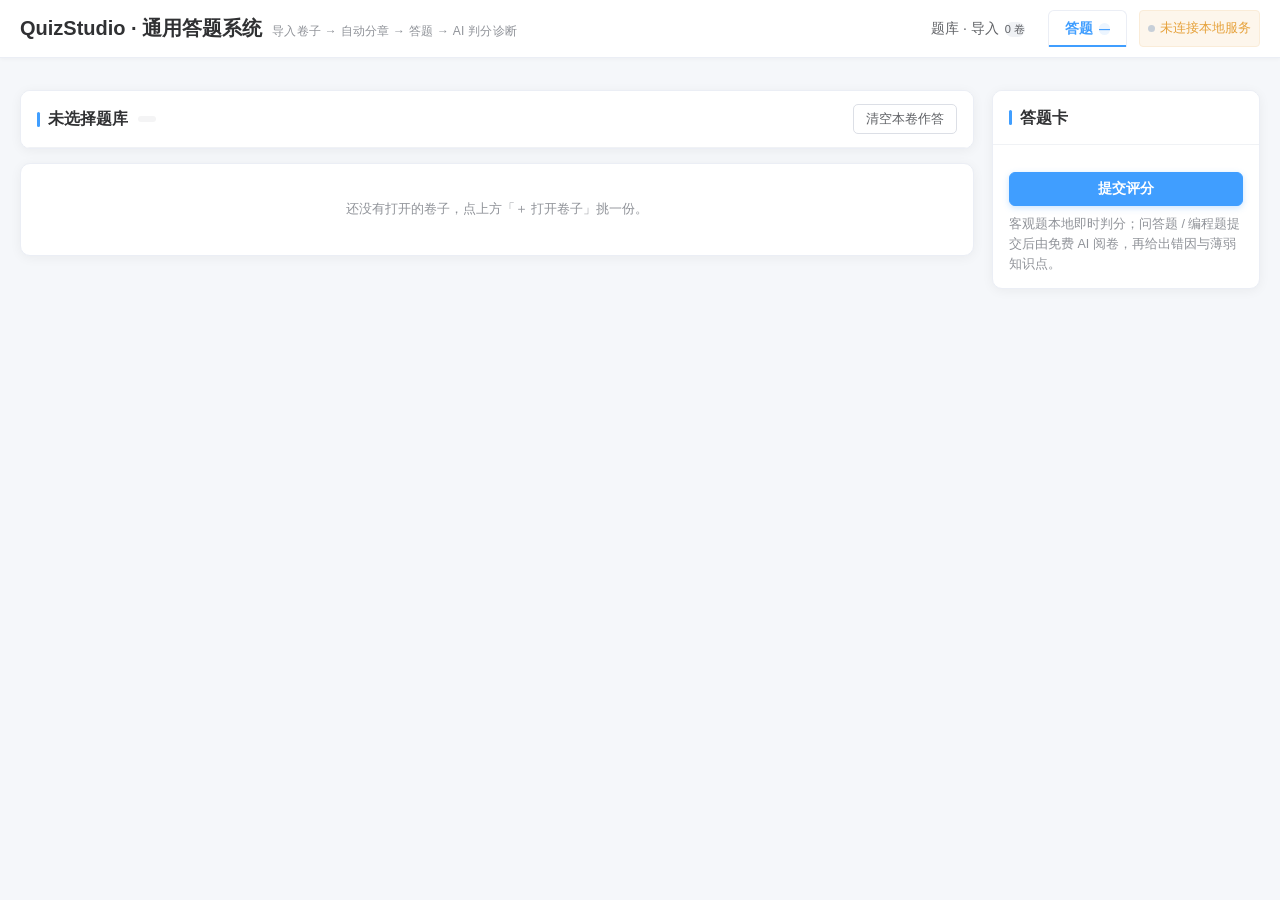
==== 程序/index.html @ 026ee9ea "chore(v1.3.0): 运行时文件收进 程序/，根目录只留启动入口与发布物；脚本路径适配" ====
<!DOCTYPE html>
<html lang="zh-CN">
<head>
<meta charset="UTF-8">
<meta name="viewport" content="width=device-width, initial-scale=1.0">
<title>QuizStudio · 通用答题系统</title>
<style>
:root{
  --bg:#f4f6f8; --panel:#ffffff; --panel-2:#fafbfc;
  --line:#e3e7ec; --line-2:#eef1f5;
  --tx:#1b2430; --tx-2:#5b6673; --tx-3:#8d99a6;
  --brand:#1f5fa8; --brand-2:#2a74c9; --brand-soft:#eaf2fb;
  --warn:#b45309; --warn-soft:#fef6e7;
  --ok:#14785a; --ok-soft:#e8f5f0;
  --danger:#b52a2a; --danger-soft:#fdeeee;
  --shadow:0 1px 2px rgba(21,38,56,.04),0 4px 14px rgba(21,38,56,.06);
  --r:10px;
}
*{box-sizing:border-box;margin:0;padding:0}
body{font-family:-apple-system,BlinkMacSystemFont,"Segoe UI","PingFang SC","Microsoft YaHei",sans-serif;
  background:var(--bg);color:var(--tx);font-size:14px;line-height:1.65;-webkit-font-smoothing:antialiased}
button{font-family:inherit;font-size:inherit;cursor:pointer;border:none;background:none;color:inherit}
input,textarea,select{font-family:inherit;font-size:inherit;color:inherit}
.hide{display:none!important}
code{background:#eef2f7;padding:1px 5px;border-radius:4px;font-size:12.5px;color:#274b73}

/* ---------- 顶栏 ---------- */
.top{position:sticky;top:0;z-index:40;background:var(--panel);border-bottom:1px solid var(--line);
  box-shadow:0 1px 3px rgba(21,38,56,.04)}
.top-in{display:flex;align-items:center;gap:18px;padding:10px 20px;max-width:1500px;margin:0 auto;flex-wrap:wrap}
.brand{display:flex;align-items:baseline;gap:10px;min-width:0}
.brand h1{font-size:16px;font-weight:600;letter-spacing:.2px;white-space:nowrap}
.brand .sub{font-size:12px;color:var(--tx-3);white-space:nowrap}
.tabs{display:flex;gap:6px;margin-left:auto;flex-wrap:wrap}
.tb{padding:6px 13px;border-radius:8px;color:var(--tx-2);font-size:13px;border:1px solid transparent;
  display:inline-flex;align-items:center;gap:6px;transition:.15s}
.tb i{font-style:normal;font-size:11px;color:var(--tx-3)}
.tb:hover{background:var(--panel-2);color:var(--tx)}
.tb.on{background:var(--brand-soft);color:var(--brand);border-color:#d3e5f8;font-weight:600}
.tb.on i{color:var(--brand-2)}
/* ---------- 答题页：卷子标签栏 ---------- */
.qtabs{display:flex;gap:7px;flex-wrap:wrap;align-items:center;margin-bottom:12px}
.qt{display:inline-flex;align-items:center;gap:7px;padding:7px 12px;border-radius:9px;font-size:13px;
  border:1px solid var(--line);background:var(--panel);color:var(--tx-2);cursor:pointer;transition:.15s;
  max-width:280px;white-space:nowrap;overflow:hidden}
.qt:hover{border-color:#cfdae6;color:var(--tx)}
.qt.on{background:var(--brand-soft);border-color:#d3e5f8;color:var(--brand);font-weight:600}
.qt em{font-style:normal;font-size:11px;color:var(--tx-3);font-variant-numeric:tabular-nums}
.qt.on em{color:var(--brand-2)}
.qt .x{font-style:normal;width:15px;height:15px;line-height:14px;text-align:center;border-radius:50%;
  color:var(--tx-3);font-size:12px;flex:none}
.qt .x:hover{background:rgba(181,42,42,.12);color:var(--danger)}
.qopen{padding:7px 11px;border:1px dashed #cfdae6;border-radius:9px;background:transparent;
  font-size:12.5px;color:var(--tx-3);cursor:pointer;font-family:inherit;max-width:210px}
.qopen:hover{border-color:var(--brand-2);color:var(--brand)}
.dot{display:inline-block;width:7px;height:7px;border-radius:50%;background:#c7cfd8;margin-right:5px}
.dot.on{background:#1aa06d}

/* ---------- 布局 ---------- */
.wrap{max-width:1500px;margin:0 auto;padding:20px}
.grid2{display:grid;grid-template-columns:minmax(0,1fr) 420px;gap:18px;align-items:start}
@media(max-width:1080px){.grid2{grid-template-columns:1fr}}
.card{background:var(--panel);border:1px solid var(--line);border-radius:var(--r);box-shadow:var(--shadow)}
.card-hd{padding:13px 16px;border-bottom:1px solid var(--line-2);display:flex;align-items:center;gap:10px;flex-wrap:wrap}
.card-hd h2{font-size:14.5px;font-weight:600}
.card-bd{padding:16px}
.muted{color:var(--tx-3);font-size:12.5px}

/* ---------- 表单 ---------- */
.btn{display:inline-flex;align-items:center;gap:6px;padding:7px 14px;border-radius:8px;
  border:1px solid var(--line);background:var(--panel);color:var(--tx-2);font-size:13px;transition:.15s}
.btn:hover{border-color:#cfd8e3;color:var(--tx);background:var(--panel-2)}
.btn.primary{background:var(--brand);border-color:var(--brand);color:#fff;font-weight:600}
.btn.primary:hover{background:var(--brand-2)}
.btn.ghost{background:transparent}
.btn.on{border-color:#cfe3f8;background:var(--brand-soft);color:var(--brand);font-weight:600}
.btn.sm{padding:4px 10px;font-size:12px}
.btn[disabled]{opacity:.5;cursor:not-allowed}
textarea,input[type=text]{width:100%;border:1px solid var(--line);border-radius:8px;padding:9px 11px;
  background:var(--panel);outline:none;transition:.15s}
textarea:focus,input[type=text]:focus{border-color:#a8c6e8;box-shadow:0 0 0 3px rgba(42,116,201,.09)}
textarea{resize:vertical;line-height:1.6;font-size:13px}
#impText{min-height:260px;font-family:ui-monospace,Consolas,monospace;font-size:12.5px}
.row{display:flex;gap:10px;align-items:center;flex-wrap:wrap}
.sp{flex:1}
.badge{display:inline-flex;align-items:center;padding:1px 8px;border-radius:99px;font-size:11.5px;
  background:var(--line-2);color:var(--tx-2)}
.badge.b{background:var(--brand-soft);color:var(--brand)}
.badge.ok{background:var(--ok-soft);color:var(--ok)}
.badge.bad{background:var(--danger-soft);color:var(--danger)}
.badge.warn{background:var(--warn-soft);color:var(--warn)}

/* ---------- 题库列表 ---------- */
.bank{padding:13px 15px;border-bottom:1px solid var(--line-2)}
.bank:last-child{border-bottom:none}
.bank h3{font-size:14px;font-weight:600;margin-bottom:3px}
.bank .meta{font-size:12px;color:var(--tx-3);margin-bottom:9px}
.bank .acts{display:flex;gap:7px;flex-wrap:wrap}

/* ---------- 答题 ---------- */
.qwrap{display:grid;grid-template-columns:minmax(0,1fr) 268px;gap:18px;align-items:start}
@media(max-width:960px){.qwrap{grid-template-columns:1fr}}
.side{position:sticky;top:74px}
.grid-nums{display:grid;grid-template-columns:repeat(6,1fr);gap:6px}
.gn{height:30px;border-radius:6px;border:1px solid var(--line);background:var(--panel);
  font-size:12px;color:var(--tx-2);transition:.12s}
.gn:hover{border-color:var(--brand-2)}
.gn.done{background:var(--brand-soft);color:var(--brand);border-color:#cfe3f8;font-weight:600}
.gn.ok{background:var(--ok-soft);color:var(--ok);border-color:#bfe3d6}
.gn.bad{background:var(--danger-soft);color:var(--danger);border-color:#f0c9c9}
.gn.part{background:var(--warn-soft);color:var(--warn);border-color:#f0dcae}
.q{background:var(--panel);border:1px solid var(--line);border-radius:var(--r);box-shadow:var(--shadow);
  padding:15px 17px;margin-bottom:13px;scroll-margin-top:80px}
.q-hd{display:flex;align-items:center;gap:8px;flex-wrap:wrap;margin-bottom:9px}
.q-no{min-width:22px;height:22px;padding:0 6px;border-radius:6px;background:var(--brand-soft);color:var(--brand);
  font-size:12px;font-weight:600;display:inline-flex;align-items:center;justify-content:center}
.tag{font-size:11.5px;padding:1px 8px;border-radius:99px;background:var(--line-2);color:var(--tx-2)}
.tag.ch{background:#f3f1fb;color:#5a4fa8}
.q-score{margin-left:auto;font-size:11.5px;color:var(--tx-3)}
.q-stem{white-space:pre-wrap;font-size:13.8px;margin-bottom:10px}
.q-stem code,.c-stem code{font-size:12.5px}
.opts{display:flex;flex-direction:column;gap:6px}
.opt{display:flex;gap:9px;align-items:flex-start;padding:7px 10px;border:1px solid var(--line);
  border-radius:8px;cursor:pointer;transition:.12s;font-size:13.4px}
.opt:hover{border-color:#cddff2;background:#fbfdff}
.opt input{margin-top:4px;accent-color:var(--brand)}
.opt b{color:var(--brand);font-weight:600;min-width:14px}
.opt.sel{border-color:var(--brand-2);background:var(--brand-soft)}
.opt.right{border-color:#8fd0b8;background:var(--ok-soft)}
.opt.wrong{border-color:#e7b3b3;background:var(--danger-soft)}
.q-lock .opt.right b{color:var(--ok)}
.q-lock .opt.wrong b{color:var(--danger)}
.blank-in{max-width:520px}
.q-lock .opt{cursor:default}
.bank-list-chips{display:flex;gap:6px;align-items:center;margin:0 2px 6px;flex-wrap:wrap}
.ch-sel{border:0;background:transparent;font:inherit;font-size:11.5px;color:inherit;
  padding:0 1px;cursor:pointer;max-width:180px;outline:none}
.ch-sel:focus{outline:1px dashed var(--brand)}
.q-ide{display:flex;align-items:center;gap:10px;margin-top:8px;flex-wrap:wrap}
.q-ide .muted{font-size:12px;word-break:break-all}
.mark{font-size:12px;font-weight:600;padding:1px 8px;border-radius:99px}
.mark.ok{background:var(--ok-soft);color:var(--ok)}
.mark.bad{background:var(--danger-soft);color:var(--danger)}
.mark.part{background:var(--warn-soft);color:var(--warn)}
.mark.na{background:var(--line-2);color:var(--tx-3)}

/* ---------- 章节 ---------- */
.chips{display:flex;gap:6px;flex-wrap:wrap;margin-bottom:12px}
.chip{padding:4px 11px;border-radius:99px;border:1px solid var(--line);background:var(--panel);
  font-size:12.5px;color:var(--tx-2)}
.chip b{font-weight:600;margin-left:5px;font-size:11.5px;color:var(--tx-3)}
.chip.on{background:var(--brand);border-color:var(--brand);color:#fff}
.chip.on b{color:rgba(255,255,255,.8)}
.c-sec{margin-bottom:22px}
.c-sec-hd{display:flex;align-items:baseline;gap:10px;margin:0 2px 9px;flex-wrap:wrap}
.c-sec-hd h3{font-size:14.5px;font-weight:600}
.c-sec-hd span{font-size:12px;color:var(--tx-3)}
.c-card{background:var(--panel);border:1px solid var(--line);border-radius:var(--r);box-shadow:var(--shadow);
  padding:13px 16px;margin-bottom:11px}
.c-hd{display:flex;align-items:center;gap:8px;margin-bottom:7px;flex-wrap:wrap}
.c-stem{white-space:pre-wrap;font-size:13.6px;margin-bottom:8px}
.c-opts{display:flex;flex-direction:column;gap:3px;font-size:13.2px;color:var(--tx-2);margin-bottom:8px}
.c-opts b{color:var(--brand);margin-right:5px}
.c-ans{font-size:12.8px;background:var(--ok-soft);color:#12513d;border-left:3px solid #57b894;
  padding:6px 10px;border-radius:0 6px 6px 0;margin-bottom:6px}
.c-ans.none{background:var(--warn-soft);color:#7a4a06;border-left-color:#e0a83a}
.c-ans.you{background:#fff;border-left-color:#c9d6e4;color:var(--tx-2)}
.c-exp{font-size:12.6px;color:var(--tx-2);background:var(--panel-2);border-radius:6px;padding:7px 10px}
.c-exp code{font-size:12px}
.c-code{margin-top:7px;font-size:12.5px}
.c-code summary{cursor:pointer;color:var(--brand);font-size:12.5px}
.c-code pre{margin-top:6px;background:#1e2733;color:#d6e2ee;padding:10px 12px;border-radius:8px;
  overflow:auto;font-size:12px;line-height:1.55}
.empty{padding:34px 10px;text-align:center;color:var(--tx-3);font-size:13px}

/* ---------- 报告 ---------- */
.kpis{display:grid;grid-template-columns:repeat(4,1fr);gap:12px;margin-bottom:16px}
@media(max-width:820px){.kpis{grid-template-columns:repeat(2,1fr)}}
.kpi{background:var(--panel);border:1px solid var(--line);border-radius:var(--r);padding:13px 15px;
  box-shadow:var(--shadow)}
.kpi .k{font-size:11.5px;color:var(--tx-3);margin-bottom:3px}
.kpi .v{font-size:22px;font-weight:600;letter-spacing:.3px}
.kpi .v small{font-size:12px;font-weight:400;color:var(--tx-3);margin-left:3px}
.bars{display:flex;flex-direction:column;gap:8px}
.bar-row{display:grid;grid-template-columns:190px 1fr 76px;gap:10px;align-items:center;font-size:12.5px}
@media(max-width:640px){.bar-row{grid-template-columns:120px 1fr 64px}}
.bar-t{color:var(--tx-2);overflow:hidden;text-overflow:ellipsis;white-space:nowrap}
.bar-bg{height:9px;border-radius:99px;background:var(--line-2);overflow:hidden}
.bar-fg{height:100%;border-radius:99px;background:var(--brand-2);transition:width .4s}
.bar-fg.ok{background:#25a173}.bar-fg.warn{background:#dd9a2b}.bar-fg.bad{background:#cc4b4b}
.bar-v{text-align:right;color:var(--tx-3);font-variant-numeric:tabular-nums}
.weak{display:flex;flex-direction:column;gap:8px}
.weak-i{border:1px solid var(--line);border-left:3px solid var(--danger);border-radius:8px;padding:9px 12px;
  background:var(--panel)}
.weak-i.warn{border-left-color:#dd9a2b}
.weak-i b{font-weight:600}
.weak-i p{font-size:12.5px;color:var(--tx-2);margin-top:2px}
.ai-box{border:1px solid #d9e6f6;background:linear-gradient(180deg,#f7fbff,#fff);border-radius:var(--r);
  padding:14px 16px}
.ai-box .ai-txt{white-space:pre-wrap;font-size:13.4px;line-height:1.8}
.ai-status{display:flex;align-items:center;gap:8px;font-size:12.5px;color:var(--tx-3);margin-bottom:8px}
.spin{width:12px;height:12px;border:2px solid #cfe0f2;border-top-color:var(--brand-2);border-radius:50%;
  animation:sp .8s linear infinite;display:inline-block}
@keyframes sp{to{transform:rotate(360deg)}}
.wrong-i{border:1px solid var(--line);border-radius:8px;padding:10px 13px;margin-bottom:9px;background:var(--panel)}
.wrong-i summary{cursor:pointer;font-size:13px;font-weight:500}
.wrong-i[open] summary{margin-bottom:8px}
.wrong-bd{font-size:12.8px;color:var(--tx-2);white-space:pre-wrap;line-height:1.7}
.wrong-bd .yours{color:var(--danger)}
.wrong-bd .right{color:var(--ok)}
details.guide summary{cursor:pointer;color:var(--brand);font-size:12.5px;margin-top:10px}
details.guide pre{background:#1e2733;color:#d6e2ee;padding:12px;border-radius:8px;overflow:auto;
  font-size:12px;line-height:1.6;margin-top:8px}
hr{border:none;border-top:1px solid var(--line-2);margin:14px 0}








/* === QS THEME === */
/* =========================================================================
   清爽浅色主题 —— 对齐主流在线题库/考试系统（Element Plus / Ant Design 风格）
   浅灰底 + 白卡片 + 蓝色主色 + 灰色辅助文字；正文 15px，行高 1.75，对比度按 WCAG AA 上调
   ========================================================================= */
:root{
  --bg:#f5f7fa; --panel:#ffffff; --panel-2:#fafbfc;
  --line:#ebeef5; --line-2:#f0f2f5;
  --tx:#303133; --tx-2:#606266; --tx-3:#909399;
  --brand:#409eff; --brand-2:#3a8ee6; --brand-soft:#ecf5ff;
  --warn:#e6a23c; --warn-soft:#fdf6ec;
  --ok:#67c23a; --ok-soft:#f0f9eb;
  --danger:#f56c6c; --danger-soft:#fef0f0;
  --shadow:0 2px 12px rgba(0,0,0,.05);
  --r:10px;
  --mono:"SFMono-Regular",Consolas,"Cascadia Mono",monospace;
}
body{
  background:var(--bg); color:var(--tx); font-size:15px; line-height:1.75;
  font-family:-apple-system,BlinkMacSystemFont,"Segoe UI","PingFang SC","Microsoft YaHei",sans-serif;
  -webkit-font-smoothing:antialiased;
}
code,.c-code pre{
  background:#f5f7fa; color:#c7254e; border:1px solid var(--line); border-radius:4px;
  font-family:var(--mono); font-size:13.5px; line-height:1.7; padding:1px 6px;
}
.c-code pre{padding:12px 14px; color:#476582; overflow:auto}

/* ---------- 顶栏 ---------- */
.top{background:#fff; border-bottom:1px solid var(--line); box-shadow:0 1px 4px rgba(0,0,0,.04)}
.brand h1{color:#303133; font-size:20px; font-weight:700; letter-spacing:0}
.brand .sub{color:var(--tx-3); font-size:12px; letter-spacing:.02em}

/* 页签：白底 + 选中蓝字 + 底部蓝条 */
.tb{
  position:relative; color:var(--tx-2); padding:9px 16px; font-size:14px;
  border-radius:6px 6px 0 0; clip-path:none; border:1px solid transparent; border-bottom:none;
}
.tb:hover{color:var(--brand); background:#f5f7fa}
.tb.on{
  color:var(--brand); background:#fff; font-weight:600;
  border-color:var(--line); box-shadow:0 -2px 0 var(--brand) inset;
}
.tb i{background:#f0f2f5; color:var(--tx-2); border-radius:8px}
.tb.on i{background:var(--brand-soft); color:var(--brand)}

/* ---------- 卡片 ---------- */
.card{
  background:#fff; border:1px solid var(--line); border-radius:var(--r);
  box-shadow:var(--shadow); clip-path:none; overflow:hidden;
}
.card-hd{
  border-bottom:1px solid var(--line-2); background:#fff; padding:13px 16px;
}
.card-hd h2{
  color:var(--tx); font-size:15.5px; font-weight:600; letter-spacing:0;
  display:flex; align-items:center; gap:8px;
}
.card-hd h2::before{
  content:""; width:3px; height:15px; border-radius:2px; background:var(--brand); flex:none;
}
.card-bd{padding:14px 16px}

/* ---------- 按钮 ---------- */
.btn{
  background:#fff; color:var(--tx-2); border:1px solid #dcdfe6; border-radius:6px;
  padding:7px 15px; font-size:14px; clip-path:none; transition:all .15s;
}
.btn:hover{color:var(--brand); border-color:#c6e2ff; background:var(--brand-soft)}
.btn.primary{
  background:var(--brand); border-color:var(--brand); color:#fff; font-weight:600;
  box-shadow:0 2px 6px rgba(64,158,255,.28);
}
.btn.primary:hover{background:#66b1ff; border-color:#66b1ff; color:#fff}
.btn.ghost{background:#fff; color:var(--tx-2)}
.btn.ghost:hover{background:var(--brand-soft); border-color:#c6e2ff; color:var(--brand)}
.btn.on{background:var(--brand-soft); border-color:var(--brand); color:var(--brand)}
.btn[disabled]{opacity:.55; cursor:not-allowed}
.btn.sm{padding:5px 12px; font-size:13px; border-radius:5px}

/* ---------- 标签 / 徽标 / 章节 chip ---------- */
.tag{background:#f4f4f5; color:var(--tx-2); border:1px solid transparent;
  font-size:12.5px; padding:2px 8px; border-radius:4px}
.tag.ch{background:var(--brand-soft); color:var(--brand); border-color:#d9ecff}
.badge{background:#f4f4f5; color:var(--tx-2); border:1px solid transparent; border-radius:4px;
  font-size:12.5px; padding:2px 8px}
.badge.b{background:var(--brand-soft); color:var(--brand); border-color:#d9ecff}
.badge.ok{background:var(--ok-soft); color:var(--ok); border-color:#e1f3d8}
.badge.bad{background:var(--danger-soft); color:var(--danger); border-color:#fde2e2}
.badge.warn{background:var(--warn-soft); color:var(--warn); border-color:#faecd8}
.chip{
  background:#fff; color:var(--tx-2); border:1px solid #dcdfe6; border-radius:6px;
  padding:6px 12px; font-size:13px; clip-path:none; transition:all .15s;
}
.chip b{color:var(--tx); font-family:var(--mono); margin-left:6px}
.chip:hover{border-color:#c6e2ff; color:var(--brand); background:var(--brand-soft)}
.chip.on{background:var(--brand); border-color:var(--brand); color:#fff}
.chip.on b{color:#fff}

/* ---------- 题目 ---------- */
.q{
  background:#fff; border:1px solid var(--line); border-radius:10px;
  box-shadow:0 2px 10px rgba(0,0,0,.04); border-left:1px solid var(--line);
}
.q-hd{border-bottom:1px solid var(--line-2); background:#fcfdff}
.q-no{
  background:var(--brand-soft); color:var(--brand); border:1px solid #d9ecff;
  border-radius:6px; font-family:var(--mono); font-size:13px; font-weight:600;
}
.q-score{color:var(--tx-3); font-family:var(--mono); font-size:13px}
.q-stem,.c-stem{font-size:16px; line-height:1.85; color:#1f2d3d; letter-spacing:0}
.opt{
  background:#fff; border:1px solid #dcdfe6; border-radius:8px;
  padding:12px 15px; font-size:15px; line-height:1.7; color:var(--tx);
  transition:all .14s;
}
.opt:hover{border-color:var(--brand); background:#f7fbff}
.opt b{color:var(--tx-2); font-family:var(--mono); font-size:14.5px; font-weight:700}
.opt.sel{border-color:var(--brand); background:var(--brand-soft); color:#1f2d3d}
.opt.sel b{color:var(--brand)}
.opt.right{border-color:var(--ok); background:var(--ok-soft)}
.opt.right b,.q-lock .opt.right b{color:var(--ok)}
.opt.wrong{border-color:var(--danger); background:var(--danger-soft)}
.opt.wrong b,.q-lock .opt.wrong b{color:var(--danger)}

/* 输入框 */
.blank-in,textarea,input[type=text],#impText{
  background:#fff; color:var(--tx); border:1px solid #dcdfe6; border-radius:6px;
  padding:9px 12px; font-size:15px; transition:border-color .15s,box-shadow .15s;
}
.blank-in:focus,textarea:focus,input[type=text]:focus{
  border-color:var(--brand); box-shadow:0 0 0 3px rgba(64,158,255,.12); outline:none;
}
#impText{font-family:var(--mono); font-size:14px; line-height:1.75}

/* ---------- 判分标记 ---------- */
.mark{font-size:12.5px; padding:2px 9px; border-radius:12px; font-weight:600}
.mark.ok{background:var(--ok-soft); color:#529b2e; border:1px solid #e1f3d8}
.mark.bad{background:var(--danger-soft); color:#c45656; border:1px solid #fde2e2}
.mark.part{background:var(--warn-soft); color:#b88230; border:1px solid #faecd8}
.mark.na{background:#f4f4f5; color:var(--tx-3); border:1px solid var(--line)}
.c-ans{
  background:#f7fbff; border:1px solid #e4f0fb; border-left:3px solid var(--brand);
  border-radius:6px; padding:9px 13px; font-size:14.5px; line-height:1.75; color:#33475b;
}
.c-ans.you{background:#f0f9eb; border-color:#e1f3d8; border-left-color:var(--ok); color:#3b5c33}
.c-ans.none{background:#fafafa; border-color:var(--line); border-left-color:#dcdfe6; color:var(--tx-3)}
.c-exp{
  background:#fafbfc; border:1px solid var(--line); border-left:3px solid #c8d3e0;
  border-radius:6px; padding:11px 13px; font-size:14.5px; line-height:1.8; color:var(--tx-2);
}
.c-opts>div{font-size:14.5px; color:var(--tx-2)}
.c-opts b{color:var(--brand); font-family:var(--mono)}

/* ---------- 题号网格 ---------- */
.gn{
  background:#fff; color:var(--tx-2); border:1px solid #dcdfe6; border-radius:6px;
  font-family:var(--mono); font-size:13.5px; transition:all .12s;
}
.gn:hover{border-color:var(--brand); color:var(--brand); background:var(--brand-soft)}
.gn.done{border-color:#b3d8ff; color:var(--brand); background:var(--brand-soft)}
.gn.ok{background:var(--ok-soft); color:#529b2e; border-color:#c2e7b0}
.gn.bad{background:var(--danger-soft); color:#c45656; border-color:#fbc4c4}
.gn.part{background:var(--warn-soft); color:#b88230; border-color:#f5dab1}

/* ---------- 报告 ---------- */
.kpi{background:#fafcff; border:1px solid var(--line); border-radius:8px; border-left:3px solid var(--brand)}
.kpi .k{color:var(--tx-3); font-size:12.5px}
.kpi .v{font-family:var(--mono); font-size:26px; color:var(--tx)}
.kpi .v small{color:var(--tx-3); font-size:12.5px}
.bar-bg{background:#ebeef5; border:none; border-radius:4px; overflow:hidden}
.bar-fg{background:linear-gradient(90deg,#79bbff,var(--brand))}
.bar-fg.ok{background:linear-gradient(90deg,#95d475,var(--ok))}
.bar-t{color:var(--tx-2); font-size:13.5px}
.bar-v{font-family:var(--mono); font-size:13px; color:var(--tx-3)}
.wrong-i,.c-sec{background:#fff; border:1px solid var(--line); border-radius:8px}
.wrong-i summary,.c-sec-hd{background:#fcfdff; border-bottom:1px solid var(--line-2)}
.c-sec-hd h3{color:var(--tx); font-size:15px; font-weight:600}
.c-sec-hd span{color:var(--tx-3); font-size:13px}
.weak-i{border-left:3px solid var(--warn); background:#fffdf8}
.weak-i b{color:#b88230}
.ai-box{background:#f7fbff; border:1px solid #e4f0fb; border-left:3px solid var(--brand); border-radius:8px}
.ai-box .ai-txt{color:var(--tx-2); font-size:14.5px; line-height:1.85}

/* ---------- 题库列表 / 导入 ---------- */
.bank{
  background:#fff; border:1px solid var(--line); border-radius:8px;
  border-left:3px solid var(--brand); padding:14px 16px; transition:box-shadow .15s;
}
.bank:hover{box-shadow:0 4px 16px rgba(0,0,0,.07)}
.bank h3{color:var(--tx); font-size:15px; font-weight:600}
.bank .meta{color:var(--tx-3); font-size:13px}
.muted{color:var(--tx-3)}
details.guide summary{color:var(--tx-2); font-size:13.5px}
details.guide pre{background:#fafbfc; color:var(--tx-2); border:1px solid var(--line); border-radius:6px;
  font-size:13px; line-height:1.7}
hr{border:none; border-top:1px solid var(--line)}
.empty{color:var(--tx-3)}
.spin{border-color:#dcdfe6; border-top-color:var(--brand)}
.ch-sel{color:var(--brand); font-size:12.5px}
.c-code summary{color:var(--tx-2)}
.qt{background:#fff; border:1px solid var(--line); border-radius:6px; color:var(--tx-2)}
.qt.on{background:var(--brand-soft); border-color:var(--brand); color:var(--brand)}
.qt:hover{border-color:#c6e2ff}

/* 解析按行显示：AI 生成的解析一个选项一行 */
.c-exp{white-space:pre-wrap}

/* ---------- 解析弹窗 ---------- */
.exp-btn{ margin-left:auto; margin-right:8px; }
.mask{
  position:fixed; inset:0; z-index:80; background:rgba(17,24,39,.45);
  display:flex; align-items:center; justify-content:center; padding:24px;
}
.mask.hide{display:none}
.modal{
  width:min(680px, 92vw); max-height:80vh; display:flex; flex-direction:column;
  background:#fff; border-radius:12px; box-shadow:0 18px 48px rgba(0,0,0,.22);
  overflow:hidden;
}
.modal-hd{
  display:flex; align-items:center; gap:10px; padding:14px 16px;
  border-bottom:1px solid var(--line); font-size:15px; color:var(--tx);
}
.modal-x{
  margin-left:auto; width:30px; height:30px; border-radius:6px; border:1px solid transparent;
  background:transparent; color:var(--tx-3); font-size:19px; line-height:1; cursor:pointer;
}
.modal-x:hover{ background:#f5f7fa; color:var(--danger); border-color:var(--line); }
.modal-bd{ padding:14px 16px; overflow:auto; font-size:14.5px; line-height:1.85; color:var(--tx-2); white-space:pre-wrap; }
.modal-bd .exp-ref{ margin-top:12px; border-top:1px dashed var(--line); padding-top:10px; }
.modal-bd .exp-ref-hd{ color:var(--brand); font-weight:600; margin-bottom:6px; white-space:normal; }
.modal-bd .exp-ref pre{
  margin:0; background:#0a1218; color:#cfe6f2; border-radius:6px; padding:10px 12px;
  font-family:var(--mono); font-size:13px; line-height:1.7; overflow:auto; white-space:pre;
}
.modal-ft{ padding:10px 16px 14px; display:flex; justify-content:flex-end; border-top:1px solid var(--line-2); }
/* ---------- 题库分类标签 ---------- */
.banktabs{ display:inline-flex; gap:4px; margin-left:14px; background:#f5f7fa; padding:3px; border-radius:8px; }
.btab{
  border:none; background:transparent; color:var(--tx-2); font-size:13px; padding:5px 14px;
  border-radius:6px; cursor:pointer; transition:all .15s;
}
.btab:hover{ color:var(--brand); }
.btab.on{ background:#fff; color:var(--brand); font-weight:600; box-shadow:0 1px 3px rgba(0,0,0,.08); }
/* === QS THEME END === */
</style>
</head>
<body>

<div class="top">
  <div class="top-in">
    <div class="brand">
      <h1>QuizStudio · 通用答题系统</h1>
      <span class="sub" id="subInfo">导入卷子 → 自动分章 → 答题 → AI 判分诊断</span>
    </div>
    <div class="tabs">
      <button class="tb" data-tab="bank">题库 · 导入 <i id="tabBank">0 卷</i></button>
      <button class="tb on" data-tab="quiz">答题 <i id="tabQuiz">—</i></button>
      <button class="tb hide" data-tab="chap">章节分类 <i id="tabChap">—</i></button>
      <button class="tb hide" data-tab="report">诊断报告 <i id="tabRep">AI</i></button>
      <span class="badge" id="aiDot" style="margin-left:6px"><span class="dot"></span>检测中</span>
    </div>
  </div>
</div>

<!-- ============ 题库 · 导入 ============ -->
<section class="wrap hide" id="viewBank">
  <div class="grid2">
    <div class="card">
      <div class="card-hd">
        <h2>导入卷子</h2>
        <span class="badge b">支持 txt / md / json / docx</span>
        <span class="sp"></span>
        <label class="btn sm ghost" style="cursor:pointer">
          选择文件<input type="file" id="impFile" accept=".txt,.md,.json,.csv,.docx" class="hide">
        </label>
        <button class="btn sm ghost" id="impDemo">载入示例</button>
      </div>
      <div class="card-bd">
        <textarea id="impText" placeholder="把卷子文本粘到这里，或用右上角「选择文件」导入 .txt / .md / .json / .docx（Word 文档会自动提取正文文字）

最小可用格式（每题的答案写在题目最后即可）：
1. Java 中 int 占几个字节？
A. 1
B. 2
C. 4
D. 8
答案：C

也可以带题型分节、章节和解析：
## 二、填空题（每题 2 分）
1. Java 的入口方法名是 ____。
答案：main
章节：第 5 章
解析：public static void main(String[] args)"></textarea>
        <div class="row" style="margin-top:11px;flex-wrap:wrap">
          <label class="muted" style="display:flex;align-items:center;gap:6px">科目
            <select id="impSubject" style="min-width:170px"></select>
          </label>
          <label class="muted" style="display:flex;align-items:center;gap:6px">分章
            <select id="impChapMode">
              <option value="auto">自动分章</option>
              <option value="none">先全部未分类（之后手动分）</option>
            </select>
          </label>
          <button class="btn primary" id="impParse">解析预览</button>
          <button class="btn" id="impClear">清空</button>
          <span class="sp"></span>
          <span class="muted" id="impHint">自动分章（按科目）</span>
        </div>
        <details class="guide">
          <summary>格式规则 / 支持的写法（点开看）</summary>
          <pre>【题型分节】二、填空题（每题 2 分）  /  ## 单选题  /  三、判断题
  识别关键词：单选 · 多选 · 不定项 · 判断 · 填空 · 简答/问答/论述 · 编程/程序设计/综合
  没写分节也行，会按「有选项=选择、有 ____=填空、答案是 对/错=判断、含 编写/程序 关键词=编程」自动判断。

【题目开头】1.  1、  1)  （1）  第1题
【选项】A. xxx   B、xxx   C) xxx   D．xxx      （也支持一行写多个：A.甲  B.乙  C.丙）
【答案】答案：C   答案: 对   参考答案：xxxx   【答案】xxxx
【解析】解析：xxx   考点：xxx   【解析】xxx
【章节】章节：第 3 章   章节：循环结构   或题干前写 [第3章]
【分值】每题 2 分（写在分节标题里）  或单题写 分值：5

【JSON 导入】数组或 {"questions":[...]}，字段兼容中英文：
  { "type":"single|multi|blank|judge|short|code", "stem":"题干",
    "options":{"A":"..","B":".."} 或 [{"k":"A","v":".."}],
    "answer":"C", "ref":"参考答案", "exp":"解析", "ch":4, "score":2 }

【主观题】问答题 / 编程题只需要写「参考答案」或「评分要点」，提交后由 AI 判分。

【Word 文档】直接选 .docx 文件即可，会自动提取正文（段落、表格文字都读得到），
  然后按上面的规则解析；图片里的题目读不出来，需要先手动转成文字。</pre>
        </details>
        <div id="impOut"></div>
      </div>
    </div>

    <div class="card">
      <div class="card-hd"><h2>我的题库</h2><span class="banktabs"><button class="btab on" data-kind="chapter">分章节</button><button class="btab" data-kind="paper">原卷子</button></span><span class="sp"></span><span class="muted" id="bankCount"></span></div>
      <div id="bankList"></div>
    </div>
  </div>
</section>

<!-- ============ 答题 ============ -->
<section class="wrap" id="viewQuiz">
  <div class="qtabs" id="quizTabs"></div>
  <div class="qwrap">
    <div>
      <div class="card" style="margin-bottom:14px">
        <div class="card-hd">
          <h2 id="quizTitle">未选择题库</h2>
          <span class="badge" id="quizMeta"></span>
          <span class="sp"></span>
          <button class="btn sm ghost" id="btnReset">清空本卷作答</button>
        </div>
      </div>
      <div id="quizList"></div>
    </div>
    <aside class="side">
      <div class="card">
        <div class="card-hd"><h2>答题卡</h2><span class="sp"></span><span class="muted" id="quizProg"></span></div>
        <div class="card-bd">
          <div class="grid-nums" id="quizNums"></div>
          <div class="row" style="margin-top:13px">
            <button class="btn primary" id="btnSubmit" style="flex:1;justify-content:center">提交评分</button>
          </div>
          <p class="muted" style="margin-top:8px;line-height:1.6">客观题本地即时判分；问答题 / 编程题提交后由免费 AI 阅卷，再给出错因与薄弱知识点。</p>
        </div>
      </div>
    </aside>
  </div>
</section>

<!-- ============ 章节分类 ============ -->
<section class="wrap hide" id="viewChap">
  <div class="card" style="margin-bottom:14px">
    <div class="card-hd">
      <h2>章节分类</h2>
      <span class="badge" id="chapMeta"></span>
      <span class="sp"></span>
      <button class="btn sm" id="aiChap" title="把未分类的题交给 AI 猜章节">AI 分章</button>
      <button class="btn sm" id="chapHide">隐藏答案</button>
      <button class="btn sm" id="chapWrong">只看错题</button>
    </div>
    <div class="card-bd" style="padding-bottom:4px">
      <div class="chips" id="chapChips"></div>
    </div>
  </div>
  <div id="chapBody"></div>
</section>

<!-- ============ 诊断报告 ============ -->
<section class="wrap hide" id="viewReport">
  <div class="qtabs" style="margin-bottom:12px">
    <button class="qt on" id="btnBackQuiz" style="font-weight:600">← 返回答题</button>
  </div>
  <div id="repBody"><div class="card"><div class="empty">还没有提交记录。先到「答题」里做一份卷子吧。</div></div></div>
</section>

<script>
/* =========================================================================
   0. 常量与工具
   ========================================================================= */
var KEY = 'quizstudio_v1';
var TYPE_NAME = { single: '单选题', multi: '多选题', blank: '填空题', judge: '判断题', short: '问答题', code: '编程题' };
var OBJ_TYPES = { single: 1, multi: 1, blank: 1, judge: 1 };
var DEF_SCORE = { single: 2, multi: 3, blank: 2, judge: 1, short: 5, code: 10 };

var CHS = [
  { ch: 1, name: '第 1 章 · Java 语言概述与运行机制', tag: 'JDK / JVM / 编译运行 / 字节码' },
  { ch: 2, name: '第 2 章 · 数据类型与运算符', tag: '基本类型 / 转换 / 运算符 / 表达式' },
  { ch: 3, name: '第 3 章 · 分支结构', tag: 'if / switch / 三目' },
  { ch: 4, name: '第 4 章 · 循环结构', tag: 'for / while / do-while / break' },
  { ch: 5, name: '第 5 章 · 方法', tag: '定义 / 参数 / 返回值 / 重载 / 递归' },
  { ch: 6, name: '第 6 章 · 数组', tag: '一维 / 二维 / 遍历 / length' },
  { ch: 7, name: '第 7 章 · 类与对象', tag: '封装 / 构造方法 / this / static' },
  { ch: 8, name: '第 8 章 · 继承与多态', tag: 'extends / 覆盖 / 多态 / 转型' },
  { ch: 9, name: '第 9 章 · 抽象类与接口', tag: 'abstract / interface / implements' },
  { ch: 10, name: '第 10 章 · 异常处理', tag: 'try-catch / throw / throws' },
  { ch: 11, name: '第 11 章 · 字符串与常用类', tag: 'String / Math / 包装类 / 日期' },
  { ch: 12, name: '第 12 章 · 集合框架', tag: 'List / Set / Map / 泛型' },
  { ch: 13, name: '第 13 章 · JDBC 数据库编程', tag: 'Connection / Statement / ResultSet' }
];

function chName(ch) {
  for (var i = 0; i < CHS.length; i++) if (CHS[i].ch === ch) return CHS[i].name;
  return '其他 / 综合';
}
function chShort(ch) {
  for (var i = 0; i < CHS.length; i++) if (CHS[i].ch === ch) return '第 ' + ch + ' 章';
  return '未分类';
}

/* ============ 科目 / 章节（支持非 Java 科目） ============
   章节挂在那份卷子自己身上：bank.chapters = [{id, name, tag}]
   老卷子没有 chapters 时，回退到 Java 的 13 章（CHS），保证历史数据不变。*/
function bankChapters(b) {
  if (b && b.chapters && b.chapters.length) return b.chapters;
  return CHS;
}
function bankKind(b) {
  /* 服务端已写 kind；老缓存没有就按标题兜底判断 */
  if (b && b.kind) return b.kind;
  var t = String((b && b.title) || '');
  return (/^\s*第\s*\d+\s*章/.test(t) || t.indexOf('去重视图') >= 0) ? 'chapter' : 'paper';
}

function bankSubject(b) { return (b && b.subject) || '未分类科目'; }
function chapFind(b, ch) {
  var list = bankChapters(b);
  for (var i = 0; i < list.length; i++) {
    if (list[i].id === ch || list[i].ch === ch) return list[i];
  }
  return null;
}
function chNameOf(b, ch) {
  var c = chapFind(b, ch);
  if (c) return c.name;
  return ch ? ('第 ' + ch + ' 章') : '其他 / 综合';
}
function chShortOf(b, ch) {
  var c = chapFind(b, ch);
  if (c) return '第 ' + (c.id != null ? c.id : c.ch) + ' 章';
  return '未分类';
}
function chTagOf(b, ch) {
  var c = chapFind(b, ch);
  return c && c.tag ? c.tag : '';
}
function ensureChapter(b, name) {
  var t = String(name || '').trim();
  if (!t) return 0;
  if (!b.chapters) b.chapters = [];
  for (var i = 0; i < b.chapters.length; i++) if (b.chapters[i].name === t) return b.chapters[i].id;
  var id = b.chapters.length + 1;
  b.chapters.push({ id: id, name: t, tag: '' });
  return id;
}
function subjectsOf() {
  var seen = {}, out = [];
  (DB.subjects || []).forEach(function (s) { if (s && !seen[s]) { seen[s] = 1; out.push(s); } });
  DB.banks.forEach(function (b) { if (b.subject && !seen[b.subject]) { seen[b.subject] = 1; out.push(b.subject); } });
  return out;
}
function addSubject(name) {
  var t = String(name || '').trim();
  if (!t) return '';
  DB.subjects = DB.subjects || [];
  if (DB.subjects.indexOf(t) < 0) DB.subjects.push(t);
  return t;
}
/* 从题里读「章节：第 3 章 · 分支结构」这种显式标注 */
function chapterFromStem(text) {
  var m = String(text || '').match(/章节\s*[：:]\s*([^\n]{1,40})/);
  if (m) return m[1].trim();
  m = String(text || '').match(/(第\s*\d{1,2}\s*章(?:\s*[·:：\-]?\s*[\u4e00-\u9fa5A-Za-z0-9]{1,10})?)/);
  return m ? m[1].trim() : '';
}
/* 答题卡上的章节下拉（手动分章） */
function chapOptions(b, cur) {
  var list = bankChapters(b);
  var h = '<option value="0"' + (!cur ? ' selected' : '') + '>未分类</option>';
  list.forEach(function (c) {
    var id = (c.id != null ? c.id : c.ch);
    h += '<option value="' + id + '"' + (id === cur ? ' selected' : '') + '>' + esc(c.name) + '</option>';
  });
  h += '<option value="__new">＋ 新建章节…</option>';
  return h;
}
function esc(t) {
  return String(t == null ? '' : t).replace(/&/g, '&amp;').replace(/</g, '&lt;')
    .replace(/>/g, '&gt;').replace(/"/g, '&quot;');
}
function rich(t) {
  return esc(t).replace(/`([^`]+)`/g, '<code>$1</code>');
}
function uid(p) { return (p || 'id') + '_' + Date.now().toString(36) + Math.random().toString(36).slice(2, 7); }
function today() {
  var d = new Date(), p = function (n) { return (n < 10 ? '0' : '') + n; };
  return d.getFullYear() + '-' + p(d.getMonth() + 1) + '-' + p(d.getDate()) + ' ' + p(d.getHours()) + ':' + p(d.getMinutes());
}
function pct(a, b) { return b ? Math.round(a * 1000 / b) / 10 : 0; }

/* =========================================================================
   1. 章节自动分类（关键词加权打分，规则取自 java_quiz 项目实测过的分类器）
   ========================================================================= */
var R_STEM = [
  [1, /JDK|JVM|JRE|字节码|javac|编译|运行机制|源程序文件|扩展名|跨平台|Application|main\s*方法|Java\s*平台|环境变量|运行程序|运行步骤|不换行|命令是什么/i, 6],
  [2, /变量定义|变量声明|数据类型|精度|类型转换|字符常量|转义|运算符|表达式|字面量|进制|标识符|整除|取余|运算结果|赋值/, 5],
  [2, /(?<![A-Za-z_])(?:byte|short|long|float|double|boolean|char)(?![A-Za-z_])|(?<![A-Za-z_])int(?![A-Za-z_])\s+\w+\s*=/, 2],
  [3, /分支|三目|条件运算符|判断.*(?:奇|偶|闰年|成绩|等级|是否)/, 6],
  [3, /(?<![A-Za-z_])(?:if|else|switch|case)(?![A-Za-z_])/, 5],
  [4, /循环|阶乘|口诀|乘法表|水仙花|break|continue|迭代/, 6],
  [4, /(?<![A-Za-z_])(?:for|while)(?![A-Za-z_])|do-?while/, 5],
  [5, /方法定义|方法头|定义方法|下面方法|方法是|方法的功能|返回值|形式参数|实际参数|形参|实参|重载|递归|方法调用|参数传递|编写一个.*方法|编写方法/, 6],
  [6, /数组|下标|索引|二维|元素的和/, 6],
  [6, /length/, 4],
  [7, /类的结构|类的定义|构造方法|构造器|封装|访问修饰|访问控制|创建对象|成员变量|通过类名来调用|getter|setter|实例化|对象|包(?!括)|this/, 4],
  [7, /(?<![A-Za-z_])(?:static|private|protected|public|package|import)(?![A-Za-z_])/, 4],
  [8, /继承|父类|子类|覆盖|重写|多态|转型|隐藏|Object\s*类/, 6],
  [8, /(?<![A-Za-z_])(?:extends|super|instanceof|final)(?![A-Za-z_])/, 5],
  [9, /抽象类|抽象方法|接口/, 7],
  [9, /(?<![A-Za-z_])(?:abstract|interface|implements)(?![A-Za-z_])/, 6],
  [10, /异常|受检/, 8],
  [10, /(?<![A-Za-z_])(?:Exception|try|catch|finally|throw|throws)(?![A-Za-z_])/i, 7],
  [11, /字符串|不可变|格式化|包装类|日期|时间/, 6],
  [11, /(?<![A-Za-z_])(?:String|substring|equals|trim|startsWith|StringBuffer|StringBuilder|Math|Random|Date|DateFormat|SimpleDateFormat|Calendar|Integer)(?![A-Za-z_])/, 6],
  [12, /集合|迭代器|泛型|键.?值|遍历方式/, 8],
  [12, /(?<![A-Za-z_])(?:ArrayList|LinkedList|HashSet|HashMap|List|Set|Map|Collection|Iterator|Vector)(?![A-Za-z_])/, 7],
  [13, /数据库|SQL|驱动|Prepa\w*Statement/i, 9],
  [13, /(?<![A-Za-z_])(?:JDBC|Connection|Statement|ResultSet|PreparedStatement|DriverManager)(?![A-Za-z_])/, 9]
];
var R_CODE = [
  [1, /System\.out\.print|javac|java\.exe/, 3],
  [2, /\+\+|--|%=|\/=|&&|\|\||\?\s*[^:]{1,20}:/, 2],
  [3, /switch\s*[（(]/, 5], [3, /if\s*[（(]/, 3], [3, /else/, 2],
  [4, /for\s*[（(]/, 5], [4, /while\s*[（(]/, 5], [4, /do\s*\{/, 4],
  [5, /return\b|\bvoid\b|\(\)\s*;|\(int|\(String/, 2],
  [6, /a\.length|arr\.length|数组|下标|索引/, 4],
  [7, /(?<![A-Za-z_])(?:static|private|protected|package|this)(?![A-Za-z_])/, 3],
  [7, /new\s+\w+\s*\(/, 2],
  [8, /(?<![A-Za-z_])(?:extends|super|instanceof|final|Object)(?![A-Za-z_])/, 4],
  [9, /(?<![A-Za-z_])(?:abstract|implements|interface)(?![A-Za-z_])/, 5],
  [10, /try\s*\{|catch\s*\(|finally\b/, 5],
  [11, /\.substring\(|\.equals\(|\.indexOf\(|\.trim\(|\.length\(\)|String\s+\w+\s*=|Math\.|Integer\./, 4],
  [12, /new\s+ArrayList|new\s+HashMap|\.add\(|\.get\(\d|Iterator/, 3],
  [13, /executeQuery|executeUpdate|prepareStatement|getConnection|SELECT\s|INSERT\s|UPDATE\s|Prepa\w*Statement/, 5]
];
var ORDER = [13, 12, 10, 11, 9, 8, 7, 6, 5, 4, 3, 2, 1];
var NOISE = [/(?:public\s+)?static\s+void\s+main\s*[（(][^)）]*[)）]/gi,
             /String\s*(?:\[\s*\]|\.\.\.)\s*\w+/g,
             /public\s+class\s+\w+/g, /class\s+\w+\s*\{/g];

function cleanCode(t) {
  for (var i = 0; i < NOISE.length; i++) t = t.replace(NOISE[i], ' ');
  return t;
}
function scoreRules(txt, rules) {
  var sc = {};
  for (var i = 0; i < rules.length; i++) {
    if (rules[i][1].test(txt)) sc[rules[i][0]] = (sc[rules[i][0]] || 0) + rules[i][2];
  }
  return sc;
}
function classify(stem, optText, exp) {
  var st = scoreRules(String(stem || '').replace(NOISE[0], ' ') + ' ' + String(exp || ''), R_STEM);
  var cd = scoreRules(cleanCode(String(optText || '') + ' ' + String(stem || '')), R_CODE);
  var best = 0, ch = 0, tot = {};
  for (var c = 1; c <= 13; c++) {
    var s1 = st[c] || 0;
    tot[c] = s1 >= 4 ? s1 : s1 + (cd[c] || 0);
    if (tot[c] > best) best = tot[c];
  }
  if (!best) return 0;
  for (var i = 0; i < ORDER.length; i++) if (tot[ORDER[i]] === best) { ch = ORDER[i]; break; }
  return ch;
}

/* =========================================================================
   2. 卷子解析（txt / md / json → 题目数组）
   ========================================================================= */
/* 题型分节标题：「## 一、单选题（每题 2 分）」这类 */
function matchSection(line) {
  var t = line.replace(/^[\s#*\u3000]+/, '').replace(/[\s*]+$/, '');
  return t.match(/^(?:[一二三四五六七八九十]{1,3}\s*[、.．)）]\s*)?(单项选择题?|单选题?|多项选择题?|多选题?|不定项选择题?|不定项|判断题?|填空题?|简答题?|问答题?|论述题?|名词解释|编程题?|程序设计题?|程序题|综合题|计算题)\s*(?:[（(【]([^）)】]*)[)）】])?$/);
}
var SEC_TYPE = {
  '单项选择': 'single', '单项选择': 'single', '选择': 'single', '单选': 'single',
  '多项选择': 'multi', '多选': 'multi', '不定项选择': 'multi', '不定项': 'multi',
  '判断': 'judge', '填空': 'blank',
  '简答': 'short', '问答': 'short', '论述': 'short', '名词解释': 'short', '综合': 'short', '计算': 'short',
  '编程': 'code', '程序设计': 'code', '程序': 'code'
};

function secTypeOf(label) {
  for (var k in SEC_TYPE) if (label.indexOf(k) >= 0) return SEC_TYPE[k];
  return null;
}
function normLetters(s) {
  return String(s || '').toUpperCase().replace(/[^A-H]/g, '').split('').sort().join('');
}
function judgeBool(s) {
  var t = String(s || '').trim();
  if (/^(对|正确|√|✓|是|T|TRUE|Y|YES)$/i.test(t)) return 'T';
  if (/^(错|错误|×|✗|否|F|FALSE|N|NO)$/i.test(t)) return 'F';
  return '';
}

function parsePaper(text) {
  var out = { title: '', questions: [], warnings: [] };
  text = String(text || '').replace(/\r\n?/g, '\n');
  var head = text.trim();
  if (head.charAt(0) === '{' || head.charAt(0) === '[') return parseJSONPaper(head, out);

  var lines = text.split('\n');
  var cur = null, secType = null, secScore = null, defScore = null;

  function push() {
    if (cur && (cur.stem || '').trim()) out.questions.push(cur);
    cur = null;
  }
  function newQ(no, body) {
    push();
    cur = { no: no, type: secType || null, stem: body || '', options: [], answer: '', ref: '',
            exp: '', chRaw: '', score: null, secScore: defScore, _inRef: false };
  }

  for (var i = 0; i < lines.length; i++) {
    var raw = lines[i];
    var line = raw.replace(/\s+$/, '');
    if (!line.trim()) { if (cur && cur.stem) cur.stem += '\n'; continue; }

    /* 标题 */
    if (!out.title) {
      var mT = line.match(/^\s*(?:#+\s*)?(?:卷子|试卷|标题|题卷|题库)\s*[:：]\s*(.+)$/);
      if (mT) { out.title = mT[1].trim(); continue; }
      if (/^\s*#\s+\S/.test(line) && out.questions.length === 0 && !cur) {
        out.title = line.replace(/^\s*#+\s*/, '').trim(); continue;
      }
    }

    /* 题型分节 */
    var mS = matchSection(line);
    if (mS) {
      secType = secTypeOf(mS[1]);
      defScore = null;
      if (mS[2]) {
        var mP = mS[2].match(/(?:每题|每小题|每空)\s*(\d+(?:\.\d+)?)\s*分/);
        if (mP) defScore = parseFloat(mP[1]);
      }
      if (secType) { push(); continue; }
    }

    /* 题目开头 */
    var mQ = line.match(/^\s*(?:第\s*)?(\d{1,3})\s*[.、．)）]\s*(.*)$/) ||
             line.match(/^\s*[（(]\s*(\d{1,3})\s*[)）]\s*(.*)$/);
    if (mQ && !(cur && cur.answer && /^\s*[A-H]\s*[.、．)）]/.test(line))) {
      newQ(parseInt(mQ[1], 10), mQ[2] || '');
      continue;
    }

    if (!cur) { continue; }

    /* 处于「参考答案」段落里：整段代码/文字都归入 ref，除非是新的结构化行 */
    if (cur._inRef && !/^\s*(?:【|(?:参考|正确)?答案|解析|分析|说明|考点|章节|分值|分数)/.test(line)) {
      cur.ref += (cur.ref ? '\n' : '') + line.replace(/\s+$/, '');
      continue;
    }

    /* 选项（含一行多个选项） */
    var inlineOpts = line.match(/[A-H]\s*[.、．)）:：]/g);
    if (inlineOpts && inlineOpts.length >= 2 && /^\s*[A-H]\s*[.、．)）]/.test(line)) {
      var parts = line.split(/(?=[A-H]\s*[.、．)）])/);
      for (var p = 0; p < parts.length; p++) {
        var mm = parts[p].match(/^\s*([A-H])\s*[.、．)）:：]?\s*([\s\S]*)$/);
        if (mm && mm[2].trim()) cur.options.push({ k: mm[1].toUpperCase(), v: mm[2].trim() });
      }
      continue;
    }
    var mO = line.match(/^\s*([A-H])\s*[.、．)）:：]\s*([\s\S]*)$/) ||
             line.match(/^\s*([A-H])\s+([\s\S]+)$/);
    if (mO && cur.options.length < 10) {
      cur.options.push({ k: mO[1].toUpperCase(), v: (mO[2] || '').trim() });
      continue;
    }

    /* 参考答案 / 评分要点（主观题）：可续行累积 */
    var mR = line.match(/^\s*(?:参考答案|参考解答|评分要点|参考代码)\s*[:：]\s*([\s\S]*)$/);
    if (mR) {
      var rv = (mR[1] || '').trim();
      cur.ref = (cur.ref ? cur.ref + '\n' : '') + rv;
      cur._inRef = true;
      continue;
    }
    /* 答案 */
    var mA = line.match(/^\s*(?:【\s*(?:参考|正确)?答案\s*】|(?:参考|正确)?答案)\s*[:：]?\s*([\s\S]*)$/);
    if (mA) {
      var val = (mA[1] || '').trim();
      var mSplit = val.match(/^(.*?)\s*(?:[|｜]\s*)?(?:解析|分析|说明|考点)\s*[:：]\s*([\s\S]*)$/);
      if (mSplit) { cur.answer = mSplit[1].trim(); cur.exp = mSplit[2].trim(); }
      else cur.answer = val;
      continue;
    }
    /* 解析 */
    var mE = line.match(/^\s*(?:【\s*(?:解析|分析|说明|考点)\s*】|(?:解析|分析|说明|考点))\s*[:：]\s*([\s\S]*)$/);
    if (mE) { cur.exp = (cur.exp ? cur.exp + ' ' : '') + mE[1].trim(); cur._inRef = false; continue; }

    /* 章节 */
    var mC = line.match(/^\s*章节\s*[:：]\s*([\s\S]*)$/) || line.match(/^\s*【\s*(第\s*\d+\s*章)\s*】\s*$/);
    if (mC) { cur.chRaw = mC[1].trim(); continue; }

    /* 单题分值 */
    var mSc = line.match(/^\s*(?:分值|分数|本题)\s*[:：]?\s*(\d+(?:\.\d+)?)\s*分\s*$/);
    if (mSc) { cur.score = parseFloat(mSc[1]); continue; }

    /* 其余行并入题干 / 选项续行 / 答案续行 */
    if (cur.options.length && !cur.answer && raw.search(/\S/) > 2) {
      var last = cur.options[cur.options.length - 1];
      if (last && !/^\s*[A-H]/.test(line)) { last.v += '\n' + line.trim(); continue; }
    }
    if (cur.answer && !cur.ref && secType && (secType === 'short' || secType === 'code')) { cur.ref += '\n' + line.trim(); continue; }
    cur.stem += (cur.stem ? '\n' : '') + line.trim();
  }
  push();

  /* 收尾：类型推断 + 分章 + 分值 */
  var qs = [];
  for (var k = 0; k < out.questions.length; k++) {
    var q = out.questions[k];
    q.stem = (q.stem || '').trim();
    if (!q.stem) continue;

    if (!q.type) {
      if ((q.options || []).length >= 2) q.type = normLetters(q.answer).length > 1 ? 'multi' : 'single';
      else if (/_{2,}|＿{2,}|（\s*）|\(\s*\)/.test(q.stem) && q.answer) q.type = 'blank';
      else if (judgeBool(q.answer)) q.type = 'judge';
      else if (/编写|编程|程序|代码|实现|设计一个/i.test(q.stem)) q.type = 'code';
      else q.type = 'short';
    }
    if (q.type === 'blank' && !q.answer) out.warnings.push('第 ' + q.no + ' 题像填空题但没有答案');
    if ((q.type === 'single' || q.type === 'multi') && !q.answer) out.warnings.push('第 ' + q.no + ' 题没有答案');
    if ((q.type === 'short' || q.type === 'code') && !q.ref && !q.answer) out.warnings.push('第 ' + q.no + ' 题是主观题，缺少参考答案（AI 将按知识点判分）');

    if (q.type === 'judge') { var jb = judgeBool(q.answer); q.answer = jb || q.answer; }
    if (q.type === 'single' || q.type === 'multi') q.answer = normLetters(q.answer) || q.answer.toUpperCase();
    if (!q.ref && q.type === 'blank') q.ref = q.answer;

    var optText = q.options.map(function (o) { return o.v; }).join(' ');
    var chv = 0;
    if (q.chRaw) {
      var mNum = q.chRaw.match(/(\d{1,2})/);
      if (mNum) {
        var n2 = parseInt(mNum[1], 10);
        chv = (n2 >= 1 && n2 <= 13) ? n2 : 0;
      } else {
        for (var c2 = 0; c2 < CHS.length; c2++) {
          var short2 = CHS[c2].name.split('·').pop().trim();
          if (q.chRaw.indexOf(short2.slice(0, 4)) >= 0) { chv = CHS[c2].ch; break; }
        }
      }
    }
    if (!chv) chv = classify(q.stem, optText, q.exp);

    qs.push({
      id: 'q' + (k + 1), no: k + 1, type: q.type, stem: q.stem,
      options: q.options, answer: q.answer, ref: q.ref || '',
      exp: q.exp || '', ch: chv, chRaw: q.chRaw || '', chName: chName(chv),
      blankCount: (q.stem.match(/_{2,}|＿{2,}|（\s*）|\(\s*\)/g) || []).length,
      score: q.score || q.secScore || DEF_SCORE[q.type] || 2
    });
  }
  out.questions = qs;
  if (!out.title) out.title = '导入卷子 · ' + today();
  return out;
}

function parseJSONPaper(text, out) {
  var data = null;
  try { data = JSON.parse(text); } catch (e) { out.warnings.push('JSON 解析失败：' + e.message); return out; }
  var list = Array.isArray(data) ? data : (data.questions || data.items || data.list || []);
  out.title = (data && (data.title || data.name || data.卷子)) || ('导入卷子 · ' + today());
  var TY = { 单选: 'single', 单项选择: 'single', 多选: 'multi', 多项选择: 'multi', 不定项: 'multi',
             判断: 'judge', 填空: 'blank', 简答: 'short', 问答: 'short', 论述: 'short',
             编程: 'code', 程序设计: 'code' };
  var qs = [];
  for (var i = 0; i < list.length; i++) {
    var r = list[i] || {};
    var stem = r.stem || r.q || r.题干 || r.question || '';
    if (!stem) continue;
    var tp = String(r.type || r.题型 || '').toLowerCase();
    var t = TY[tp] || (/^(single|multi|blank|judge|short|code)$/.test(tp) ? tp : null);
    var opts = [];
    var ro = r.options || r.opts || r.选项 || [];
    if (Array.isArray(ro)) {
      for (var j = 0; j < ro.length; j++) {
        if (typeof ro[j] === 'string') opts.push({ k: String.fromCharCode(65 + j), v: ro[j] });
        else opts.push({ k: (ro[j].k || String.fromCharCode(65 + j)).toUpperCase(), v: ro[j].v || ro[j].text || '' });
      }
    } else if (ro && typeof ro === 'object') {
      for (var key in ro) opts.push({ k: key.toUpperCase(), v: String(ro[key]) });
    }
    var ans = r.answer != null ? String(r.answer) : (r.答案 != null ? String(r.答案) : '');
    if (!t) {
      if (opts.length >= 2) t = normLetters(ans).length > 1 ? 'multi' : 'single';
      else if (judgeBool(ans)) t = 'judge';
      else if (/_{2,}|（\s*）/.test(stem)) t = 'blank';
      else if (/编写|编程|程序|代码/i.test(stem)) t = 'code';
      else t = 'short';
    }
    if (t === 'single' || t === 'multi') ans = normLetters(ans) || ans.toUpperCase();
    if (t === 'judge') ans = judgeBool(ans) || ans;

    var chv = parseInt(r.ch || r.章节 || 0, 10);
    if (!(chv >= 1 && chv <= 13)) chv = 0;
    if (!chv && String(r.chapter || '').match(/\d/)) {
      var cn = parseInt(String(r.chapter).match(/(\d{1,2})/)[1], 10);
      if (cn >= 1 && cn <= 13) chv = cn;
    }
    if (!chv) chv = classify(stem, opts.map(function (o) { return o.v; }).join(' '), r.exp || r.解析 || '');

    qs.push({
      id: 'q' + (qs.length + 1), no: qs.length + 1, type: t, stem: stem, options: opts,
      answer: ans, ref: r.ref || r.参考答案 || '', exp: r.exp || r.解析 || '',
      ch: chv, chName: chName(chv), score: parseFloat(r.score || r.分值 || 0) || DEF_SCORE[t] || 2
    });
  }
  out.questions = qs;
  return out;
}

/* =========================================================================
   3. 判分
   ========================================================================= */
function normText(s) {
  s = String(s == null ? '' : s);
  s = s.replace(/[\uFF01-\uFF5E]/g, function (c) { return String.fromCharCode(c.charCodeAt(0) - 0xFEE0); });
  s = s.replace(/\s+/g, '');
  s = s.replace(/[，,。.；;：:、！!？?"'“”‘’（）()\[\]【】<>《》…—\-_]/g, '');
  return s.toLowerCase();
}
function splitSegs(s, multi) {
  var re = multi ? /\s*[|｜;；]\s*/ : /\s*[|｜]\s*/;
  return String(s == null ? '' : s).split(re).filter(function (x) { return x.trim() !== ''; });
}
function alts(seg) {
  return String(seg).split(/\s*[\/／]\s*|\s*、\s*|\s*[；;]\s*/).map(normText).filter(Boolean);
}

function gradeOne(q, user) {
  user = String(user == null ? '' : user);
  if (!user.trim()) return { verdict: 'na', ratio: 0, comment: '' };
  if (q.type === 'single' || q.type === 'multi') {
    var u = normLetters(user), a = normLetters(q.answer);
    /* 题库没有标准答案时不能判错：标成待判，交给 AI 自己求解后再判 */
    if (!a) return { verdict: 'pending', ratio: 0, comment: '题库缺标准答案' };
    var ok = u === a;
    return { verdict: ok ? 'ok' : 'bad', ratio: ok ? 1 : 0, comment: ok ? '' : '正确答案：' + a };
  }
  if (q.type === 'judge') {
    var ub = judgeBool(user), ab = judgeBool(q.answer);
    if (!ub || !ab) return { verdict: 'na', ratio: 0, comment: '' };
    return { verdict: ub === ab ? 'ok' : 'bad', ratio: ub === ab ? 1 : 0,
             comment: ub === ab ? '' : '正确答案：' + (ab === 'T' ? '对' : '错') };
  }
  if (q.type === 'blank') {
    var multi = (q.blankCount || 1) >= 2;
    var segs = splitSegs(q.answer, multi), us = splitSegs(user, multi);
    if (!segs.length) return { verdict: 'na', ratio: 0, comment: '' };
    var hit = 0;
    for (var i = 0; i < segs.length; i++) {
      var cands = alts(segs[i]), uu = normText(us[i] == null ? us[us.length - 1] || '' : us[i]);
      var matched = false;
      for (var j = 0; j < cands.length; j++) {
        if (uu && (uu === cands[j] || (cands[j].length > 2 && uu.indexOf(cands[j]) >= 0))) { matched = true; break; }
      }
      if (matched) hit++;
    }
    var v = hit === segs.length ? 'ok' : (hit > 0 ? 'part' : 'bad');
    return { verdict: v, ratio: hit / segs.length,
             comment: v === 'ok' ? '' : '参考答案：' + segs.join(' / ') };
  }
  /* 主观题：等 AI */
  return { verdict: 'pending', ratio: 0, comment: '' };
}

function computeReport(bank, answers, sid, aiState) {
  var items = [], chMap = {}, typeMap = {};
  var ok = 0, bad = 0, part = 0, pending = 0, na = 0, answered = 0;
  var fullObj = 0, earnObj = 0, fullSub = 0, earnSub = 0;

  bank.questions.forEach(function (q) {
    var u = answers[q.id] == null ? '' : String(answers[q.id]);
    var g = gradeOne(q, u);
    if (u.trim()) answered++;
    if (OBJ_TYPES[q.type]) fullObj += q.score; else fullSub += q.score;

    if (g.verdict === 'ok') { ok++; if (OBJ_TYPES[q.type]) earnObj += q.score; else earnSub += q.score; }
    else if (g.verdict === 'bad') bad++;
    else if (g.verdict === 'part') { part++; if (OBJ_TYPES[q.type]) earnObj += q.score * g.ratio; else earnSub += q.score * g.ratio; }
    else if (g.verdict === 'pending') pending++;
    else na++;

    var ch = q.ch || 0;
    if (!chMap[ch]) chMap[ch] = { ch: ch, name: chNameOf(bank, ch), total: 0, answered: 0, ok: 0, bad: 0, part: 0, pending: 0, na: 0 };
    var c = chMap[ch];
    c.total++; if (u.trim()) c.answered++;
    if (g.verdict === 'ok') c.ok++; else if (g.verdict === 'bad') c.bad++;
    else if (g.verdict === 'part') c.part++; else if (g.verdict === 'pending') c.pending++; else c.na++;

    var t = q.type;
    if (!typeMap[t]) typeMap[t] = { type: t, name: TYPE_NAME[t], total: 0, answered: 0, ok: 0, bad: 0, part: 0 };
    typeMap[t].total++; if (u.trim()) typeMap[t].answered++;
    if (g.verdict === 'ok') typeMap[t].ok++; else if (g.verdict === 'bad') typeMap[t].bad++;
    else if (g.verdict === 'part') typeMap[t].part++;

    items.push({ id: q.id, no: q.no, type: q.type, stem: q.stem, options: q.options, answer: q.answer,
                 ref: q.ref, exp: q.exp, ch: ch, chName: q.chName, score: q.score,
                 user: u, verdict: g.verdict, ratio: g.ratio, comment: g.comment, aiComment: '' });
  });

  var chapters = Object.keys(chMap).map(function (k) { return chMap[k]; }).sort(function (a, b) {
    var ra = a.ch || 99, rb = b.ch || 99; return ra - rb;
  });
  chapters.forEach(function (c) {
    var judged = c.ok + c.bad + c.part;
    c.rate = judged ? Math.round(c.ok * 1000 / judged) / 10 : 0;
    c.judged = judged;
  });
  var types = Object.keys(typeMap).map(function (k) { return typeMap[k]; });

  var judgedAll = ok + bad + part;
  var rep = {
    bankId: bank.id, title: bank.title, time: today(), sid: sid || 0,
    aiState: aiState || 'off',
    summary: {
      total: bank.questions.length, answered: answered, ok: ok, bad: bad, part: part,
      pending: pending, na: na, judged: judgedAll,
      rate: judgedAll ? Math.round(ok * 1000 / judgedAll) / 10 : 0,
      objRate: (ok + bad + part) ? Math.round((ok + part * 0.5) * 1000 / (ok + bad + part)) / 10 : 0,
      fullObj: fullObj, earnObj: Math.round(earnObj * 10) / 10,
      fullSub: fullSub, earnSub: Math.round(earnSub * 10) / 10
    },
    chapters: chapters, types: types, items: items
  };
  rep.weak = buildWeak(rep);
  rep.wrong = items.filter(function (i) { return i.verdict === 'bad' || i.verdict === 'part'; })
    .map(function (i) {
      return { id: i.id, no: i.no, chName: i.chName, type: TYPE_NAME[i.type], stem: i.stem,
               yours: i.user || '（未作答）', correct: i.answer || i.ref || '（题库缺标准答案）',
               options: i.options || [], verdict: i.verdict };
    });
  return rep;
}

function buildWeak(rep) {
  var out = [];
  rep.chapters.forEach(function (c) {
    if (c.judged >= 1 && c.rate < 60) {
      out.push({ kind: 'chapter', name: c.name, rate: c.rate, count: c.judged - c.ok,
                 tip: '本章 ' + c.total + ' 题，已判 ' + c.judged + ' 题，错/半对 ' + (c.judged - c.ok) + ' 题' });
    }
  });
  rep.types.forEach(function (t) {
    if (t.total >= 3 && t.answered >= 1) {
      var judged = t.ok + t.bad + t.part;
      var rate = judged ? Math.round(t.ok * 1000 / judged) / 10 : 0;
      if (judged >= 2 && rate < 60) out.push({ kind: 'type', name: t.name + ' 题型', rate: rate,
        count: judged - t.ok, tip: '共 ' + t.total + ' 题，正确率偏低，注意这类题的解题套路' });
    }
  });
  out.sort(function (a, b) { return a.rate - b.rate; });
  return out.slice(0, 6);
}

/* =========================================================================
   4. 存储 & 状态
   ========================================================================= */
var DB = { banks: [], activeId: null, answers: {}, report: null, tabs: [] };
var REPORT = null;
var CHAP = { ch: 0, hide: false, wrong: false };
var SERVER = null;   /* null=检测中, ''=不可用, 'http://127.0.0.1:8770'=可用 */

function saveDB() { try { localStorage.setItem(KEY, JSON.stringify(DB)); } catch (e) {} }
/* 默认打开的卷：优先第 1 章分章卷，其次列表第一份 */
function pickDefault() {
  var c1 = DB.banks.filter(function (x) { return x.id === 'bank_ch01'; })[0];
  return (c1 || DB.banks[0]).id;
}

function loadDB() {
  try {
    var o = JSON.parse(localStorage.getItem(KEY) || 'null');
    if (o && o.banks) DB = o;
  } catch (e) {}
  DB.banks = DB.banks || [];
  DB.answers = DB.answers || {};
  DB.tabs = DB.tabs || [];
  if (!DB.activeId && DB.banks.length) DB.activeId = pickDefault();
  REPORT = DB.report || null;
}

/* ---------- 题库永久存储：服务端 SQLite 为准，localStorage 只做缓存 ---------- */
var BANK_SYNC = { msg: '本地缓存' };

function syncStatus(msg) {
  BANK_SYNC.msg = msg || '';
  var el = document.getElementById('bankCount');
  if (!el) return;
  el.textContent = (DB.banks.length ? '共 ' + DB.banks.length + ' 卷' : '') +
    (BANK_SYNC.msg ? (DB.banks.length ? ' · ' : '') + BANK_SYNC.msg : '');
}

function pushBank(b) {
  if (!SERVER) { syncStatus('本地缓存（未连服务）'); return; }
  syncStatus('保存中…');
  fetch(SERVER + '/api/banks', {
    method: 'POST',
    headers: { 'Content-Type': 'application/json' },
    body: JSON.stringify(b)
  }).then(function (r) { return r.json(); }).then(function (j) {
    syncStatus(j && j.ok ? '已存入数据库' : ('入库失败：' + ((j && j.error) || '未知错误')));
  }).catch(function () { syncStatus('入库失败（本地缓存仍可用）'); });
}

function deleteBankRemote(id) {
  if (!SERVER) return;
  fetch(SERVER + '/api/banks/delete', {
    method: 'POST',
    headers: { 'Content-Type': 'application/json' },
    body: JSON.stringify({ id: id })
  }).then(function (r) { return r.json(); }).then(function (j) {
    syncStatus(j && j.ok ? '已从数据库删除' : '远端删除失败');
  }).catch(function () {});
}

/* 启动时：先把本地卷子补传（服务端已有的不覆盖），再以服务端为准拉回来 */
function dropViewBanks() {
  /* 去重视图之类的派生卷子不再保留在本地缓存里（服务端已删除） */
  var before = DB.banks.length;
  DB.banks = DB.banks.filter(function (b) { return !(b && b._view === 'dedup') || b.id === 'bank_dedup_disabled'; });
  DB.banks = DB.banks.filter(function (b) { return b && b._view !== 'dedup'; });
  if (DB.banks.length !== before && bank() === null) DB.activeId = DB.banks[0] ? DB.banks[0].id : null;
}

function pullBanks() {
  if (!SERVER) { syncStatus('本地缓存（未连服务）'); return; }
  syncStatus('同步中…');
  fetch(SERVER + '/api/banks/bulk', {
    method: 'POST',
    headers: { 'Content-Type': 'application/json' },
    body: JSON.stringify({ banks: DB.banks })
  }).then(function (r) { return r.json(); }).then(function () {
    return fetch(SERVER + '/api/banks?full=1').then(function (r) { return r.json(); });
  }).then(function (j) {
    if (!j || !j.ok || !Array.isArray(j.banks)) { syncStatus('同步失败（本地缓存可用）'); return; }
    var seen = {};
    j.banks.forEach(function (b) { seen[b.id] = 1; });
    var extra = DB.banks.filter(function (b) { return !seen[b.id]; });
    DB.banks = j.banks.concat(extra);
    if (DB.banks.length && !bank()) DB.activeId = pickDefault();
    saveDB();
    renderBank(); renderTabs(); renderQuiz(); renderChap();
    syncStatus('已从数据库载入 ' + j.banks.length + ' 卷');
  }).catch(function () { syncStatus('同步失败（本地缓存可用）'); });
}

function bank() {
  for (var i = 0; i < DB.banks.length; i++) if (DB.banks[i].id === DB.activeId) return DB.banks[i];
  return null;
}
function answers() {
  var b = bank(); if (!b) return {};
  if (!DB.answers[b.id]) DB.answers[b.id] = {};
  return DB.answers[b.id];
}

/* =========================================================================
   5. 渲染：题库
   ========================================================================= */
function renderBank() {
  document.getElementById('tabBank').textContent = DB.banks.length + ' 卷';
  var el = document.getElementById('bankList');
  syncStatus(BANK_SYNC.msg);
  if (!DB.banks.length) {
    el.innerHTML = '<div class="empty">还没有题库。<br>左边粘贴卷子文本，点「解析预览」再保存。</div>';
    return;
  }
  var h = '';
  var list = DB.banks.filter(function (b) { return bankKind(b) === BANK_KIND; });
  var cntCh = DB.banks.filter(function (b) { return bankKind(b) === 'chapter'; }).length;
  var cntPa = DB.banks.length - cntCh;
  Array.prototype.forEach.call(document.querySelectorAll('[data-kind]'), function (x) {
    x.classList.toggle('on', x.getAttribute('data-kind') === BANK_KIND);
    x.textContent = (x.getAttribute('data-kind') === 'chapter' ? '分章节 ' : '原卷子 ') +
      (x.getAttribute('data-kind') === 'chapter' ? cntCh : cntPa);
  });
  if (!list.length) {
    el.innerHTML = '<div class="empty">这个分类下还没有卷子。</div>';
    return;
  }
  var groups = {}, order = [];
  list.forEach(function (b) {
    var s = bankSubject(b);
    if (!groups[s]) { groups[s] = []; order.push(s); }
    groups[s].push(b);
  });
  order.forEach(function (subj) {
    if (order.length > 1 || subj !== '未分类科目') {
      h += '<div class="muted" style="margin:10px 2px 6px;font-weight:600;font-size:12.5px">' +
        esc(subj) + '（' + groups[subj].length + ' 卷）</div>';
    }
    groups[subj].forEach(function (b) {
      var chSet = {}, obj = 0, sub = 0;
      b.questions.forEach(function (q) {
        chSet[q.ch] = 1;
        if (OBJ_TYPES[q.type]) obj++; else sub++;
      });
      var chN = Object.keys(chSet).length;
      var on = b.id === DB.activeId;
      h += '<div class="bank">' +
        '<h3>' + esc(b.title) + (on ? ' <span class="badge b">当前</span>' : '') + '</h3>' +
        '<div class="meta">' + b.questions.length + ' 题 · 客观 ' + obj + ' / 主观 ' + sub +
          ' · ' + chN + ' 个章节 · ' + esc(b.time) + '</div>' +
        '<div class="acts">' +
          '<button class="btn sm primary" data-act="open" data-id="' + b.id + '">开始答题</button>' +
          (on ? '' : '<button class="btn sm" data-act="use" data-id="' + b.id + '">设为当前</button>') +
          '<button class="btn sm ghost" data-act="export" data-id="' + b.id + '">导出 JSON</button>' +
          '<button class="btn sm ghost" data-act="del" data-id="' + b.id + '">删除</button>' +
        '</div></div>';
    });
  });
  el.innerHTML = h;
}

/* 导入预览 */
var PENDING = null;
var BANK_KIND = 'chapter';          /* 题库页当前分类：chapter 分章节 / paper 原卷子 */
/* docx / Word 常见排版兼容：
   ① 题号单独占一行（01 / 02 / 03 …），题内又用 1) 2) 3) 列条目 ——
      这种写法会被误判成题号，这里先把纯数字行改造成标准题号，再压平题内编号。
   ② 整篇没有题号，只能靠「答案：」切分（Word 自动编号导出的文本就是这样）。 */
function prepText(text) {
  var t = String(text || '').replace(/\r\n?/g, '\n');
  var lines = t.split('\n');
  var pure = 0, i;
  for (i = 0; i < lines.length; i++) if (/^\s*\d{1,3}\s*$/.test(lines[i])) pure++;
  if (pure < 3) return t;
  var out = [], no = 0;
  for (var j = 0; j < lines.length; j++) {
    var ln = lines[j];
    if (/^\s*\d{1,3}\s*$/.test(ln)) { no++; out.push(no + '. '); continue; }
    ln = ln.replace(/^\s*题目\s*[:：]\s*/, '');
    ln = ln.replace(/^\s*\d{1,3}\s*[)）]\s*/, '· ');
    out.push(ln);
  }
  return out.join('\n');
}

function splitByAnswer(text) {
  var lines = String(text || '').replace(/\r\n?/g, '\n').split('\n');
  var idx = [], i;
  for (i = 0; i < lines.length; i++) {
    if (/^\s*(?:【)?(?:参考)?答案\s*[:：]/.test(lines[i])) idx.push(i);
  }
  if (idx.length < 2) return text;
  var out = [], start = 0, no = 0;
  for (var k = 0; k < idx.length; k++) {
    var end = idx[k];
    while (end + 1 < lines.length && /^\s*(?:解析|分析|说明|考点)\s*[:：]/.test(lines[end + 1])) end++;
    var block = lines.slice(start, end + 1).filter(function (x) { return x.trim() !== ''; });
    start = end + 1;
    if (!block.length) continue;
    no++;
    out.push(no + '. ' + block[0].replace(/^\s+/, ''));
    for (var b = 1; b < block.length; b++) out.push(block[b]);
  }
  return out.join('\n');
}

function curImportSubject() {
  var el = document.getElementById('impSubject');
  return el && el.value ? el.value : '';
}

function fillSubjectSelect() {
  var el = document.getElementById('impSubject');
  if (!el) return;
  var list = subjectsOf();
  if (!list.length) list = ['Java语言程序设计'];
  var cur = el.value;
  el.innerHTML = list.map(function (s) {
    return '<option value="' + esc(s) + '">' + esc(s) + '</option>';
  }).join('') + '<option value="__new">＋ 新建科目…</option>';
  el.value = cur && list.indexOf(cur) >= 0 ? cur : list[0];
}

function previewParse(text) {
  var src = String(text || '');
  var r = parsePaper(prepText(src));
  if (!r.questions.length) {
    var alt = splitByAnswer(src);
    if (alt !== src) r = parsePaper(alt);
  }
  var box = document.getElementById('impOut');
  if (!r.questions.length) {
    box.innerHTML = '<div class="c-ans none" style="margin-top:12px">没解析出题目。检查一下：题目是不是以「1.」开头？答案有没有写「答案：」？</div>';
    PENDING = null;
    return;
  }

  /* ---- 科目 + 章节 ---- */
  var subject = curImportSubject() || addSubject('Java语言程序设计');
  var modeEl = document.getElementById('impChapMode');
  var mode = modeEl ? modeEl.value : 'auto';
  var isJava = /java/i.test(subject);
  var chapters = [];
  if (isJava) {
    chapters = CHS.map(function (c) { return { id: c.ch, name: c.name, tag: c.tag }; });
  }
  var tmpBank = { chapters: chapters };
  r.questions.forEach(function (q) {
    if (mode === 'none') { q.ch = 0; return; }
    var nm = chapterFromStem(q.chRaw || '') || chapterFromStem(q.stem);
    if (nm) {                                   // 题目里写了「章节：…」就用它
      q.ch = ensureChapter(tmpBank, nm);
      return;
    }
    if (isJava) {                               // Java：沿用关键词分类结果（1~13）
      q.ch = (q.ch >= 1 && q.ch <= 13) ? q.ch : 0;
    } else {
      q.ch = 0;                                 // 其它科目：先留空，之后手动分
    }
  });
  chapters = tmpBank.chapters;
  r.chapters = chapters;
  r.subject = subject;

  var byType = {}, byCh = {};
  r.questions.forEach(function (q) {
    byType[q.type] = (byType[q.type] || 0) + 1;
    byCh[q.ch] = (byCh[q.ch] || 0) + 1;
  });
  var h = '<hr><div class="row" style="flex-wrap:wrap"><b>解析结果：' + r.questions.length + ' 题</b>' +
    '<span class="badge b">' + esc(subject) + '</span>' +
    '<span class="badge">' + esc(r.title) + '</span>' +
    Object.keys(byType).map(function (t) {
      return '<span class="badge b">' + TYPE_NAME[t] + ' ' + byType[t] + '</span>';
    }).join('') +
    '<span class="sp"></span><button class="btn primary sm" id="impSave">保存到题库</button></div>';
  h += '<div class="chips" style="margin-top:10px">';
  chapters.forEach(function (c) {
    if (byCh[c.id]) h += '<span class="chip">' + esc(c.name) + '<b>' + byCh[c.id] + '</b></span>';
  });
  if (byCh[0]) h += '<span class="chip">未分类<b>' + byCh[0] + '</b></span>';
  h += '</div>';
  if (r.warnings.length) {
    h += '<div class="c-ans none" style="margin-top:8px">' + r.warnings.slice(0, 6).map(esc).join('<br>') + '</div>';
  }
  h += '<div style="margin-top:12px;max-height:340px;overflow:auto;border:1px solid var(--line);border-radius:8px">';
  r.questions.forEach(function (q) {
    h += '<div style="padding:9px 12px;border-bottom:1px solid var(--line-2)">' +
      '<div class="row" style="gap:7px;margin-bottom:3px"><span class="q-no">' + q.no + '</span>' +
      '<span class="tag">' + TYPE_NAME[q.type] + '</span>' +
      '<span class="tag ch">' + esc(chShortOf(r, q.ch)) + '</span>' +
      '<span class="badge">答案 ' + esc(q.answer || (q.ref ? '参考答案' : '—')) + '</span></div>' +
      '<div style="font-size:12.8px;white-space:pre-wrap">' + esc(q.stem.slice(0, 120)) + '</div>' +
      ((q.options || []).length ? '<div class="c-opts" style="margin:5px 0 0">' + (q.options || []).map(function (o) {
        return '<div><b>' + o.k + '</b>' + esc(o.v.slice(0, 50)) + '</div>';
      }).join('') + '</div>' : '') +
      '</div>';
  });
  h += '</div>';
  box.innerHTML = h;
  PENDING = r;
  var sv = document.getElementById('impSave');
  if (sv) sv.addEventListener('click', savePending);
}

/* 保存前：缺答案的题先交给 AI 作答，答案会一起写进题库（数据库）里 */
function applyAiAnswer(q, raw) {
  var t = String(raw || '').trim();
  if (!t) return false;
  if (q.type === 'single' || q.type === 'multi') {
    var letters = normLetters(t) || t.toUpperCase().replace(/[^A-H]/g, '');
    if (!letters) return false;
    /* 原来没答案的题，题型本身就是猜的：AI 给了多个字母、题干又像多选题，就顺手纠正题型 */
    if (letters.length > 1 && q.type === 'single' && /哪些|多选|多项|至少|正确的有|全部/.test(q.stem)) {
      q.type = 'multi';
    }
    q.answer = q.type === 'multi' ? letters : letters.slice(0, 1);
  } else if (q.type === 'judge') {
    var jb = judgeBool(t);
    if (!jb) return false;
    q.answer = jb;
  } else if (q.type === 'blank') {
    q.answer = t;
    if (!q.ref) q.ref = t;
  } else {
    q.ref = t;
    if (!q.answer) q.answer = '';
  }
  q._aiAnswer = 1;
  return true;
}

var TYPE_CN_FOR_AI = { single: '单选题', multi: '多选题', judge: '判断题', blank: '填空题',
                       short: '简答题', code: '编程题' };

function aiFetchAnswers(todo, cb) {
  var batch = todo.slice(0, 400).map(function (q) {
    return {
      id: q.id, type: TYPE_CN_FOR_AI[q.type] || q.type, stem: q.stem,
      opts: (q.options || []).map(function (o) { return o.k + '.' + o.v; }).join(' | ')
    };
  });
  fetch(SERVER + '/api/answers', {
    method: 'POST', headers: { 'Content-Type': 'application/json' },
    body: JSON.stringify({ questions: batch })
  }).then(function (r) { return r.json(); }).then(function (j) {
    if (!j || !j.ok) { cb(null); return; }
    cb(j.map || {});
  }).catch(function () { cb(null); });
}

function aiFetchExps(todo, cb) {
  var batch = todo.slice(0, 300).map(function (q) {
    return {
      id: q.id, type: TYPE_CN_FOR_AI[q.type] || q.type, stem: q.stem,
      opts: (q.options || []).map(function (o) { return o.k + '.' + o.v; }).join(' | '),
      answer: String(q.answer || q.ref || '').slice(0, 200)
    };
  });
  fetch(SERVER + '/api/explanations', {
    method: 'POST', headers: { 'Content-Type': 'application/json' },
    body: JSON.stringify({ questions: batch })
  }).then(function (r) { return r.json(); }).then(function (j) {
    if (!j || !j.ok) { cb(null); return; }
    cb(j.map || {});
  }).catch(function () { cb(null); });
}

/* 导入时一键补全：先补答案，再按答案写逐选项解析 */
function aiFillAnswers(qs, onStage, done) {
  if (SERVER === '') { done(0, 0); return; }
  var needAns = qs.filter(function (q) {
    return !String(q.answer || '').trim() && !String(q.ref || '').trim();
  });
  var afterAns = function () {
    var needExp = qs.filter(function (q) { return !String(q.exp || '').trim(); });
    if (!needExp.length) { done(0, 0); return; }
    if (onStage) onStage('AI 写解析…');
    aiFetchExps(needExp, function (map) {
      var n = 0;
      if (map) {
        qs.forEach(function (q) {
          var exp = map[q.id];
          if (exp && !String(q.exp || '').trim()) { q.exp = exp; q._aiExp = 1; n++; }
        });
      }
      done(0, n);
    });
  };
  if (!needAns.length) { afterAns(); return; }
  if (onStage) onStage('AI 补答案…');
  aiFetchAnswers(needAns, function (map) {
    var n = 0;
    if (map) {
      qs.forEach(function (q) { if (applyAiAnswer(q, map[q.id])) n++; });
    }
    afterAns();
  });
}

function finishSavePending() {
  var subj = PENDING.subject || curImportSubject();
  addSubject(subj);
  var b = {
    id: uid('bank'), title: PENDING.title, time: today(),
    subject: subj, chapters: PENDING.chapters || [],
    questions: PENDING.questions, warnings: PENDING.warnings
  };
  DB.banks.unshift(b);
  DB.activeId = b.id;
  DB.report = null; REPORT = null;
  saveDB();
  pushBank(b);
  PENDING = null;
  document.getElementById('impText').value = '';
  document.getElementById('impOut').innerHTML = '';
  fillSubjectSelect();
  renderBank(); renderTabs(); renderQuiz(); renderChap(); renderReport();
  switchTab('quiz');
}

/* 点「保存到题库」：先 AI 补答案、再 AI 写解析，然后入库 */
function savePending() {
  if (!PENDING || !PENDING.questions.length) return;
  var sv = document.getElementById('impSave');
  var needAns = PENDING.questions.some(function (q) {
    return !String(q.answer || '').trim() && !String(q.ref || '').trim();
  });
  var needExp = PENDING.questions.some(function (q) { return !String(q.exp || '').trim(); });
  if ((needAns || needExp) && SERVER) {
    if (sv) sv.disabled = true;
    aiFillAnswers(PENDING.questions, function (stage) {
      if (sv) sv.textContent = stage;
    }, function () {
      if (sv) { sv.disabled = false; sv.textContent = '保存到题库'; }
      finishSavePending();
    });
  } else {
    finishSavePending();
  }
}

/* =========================================================================
   6. 渲染：答题
   ========================================================================= */
function renderQuiz() {
  var b = bank();
  if (REPORT && b && REPORT.bankId !== b.id) { /* 报告属于其它卷子，先不套用判分标记 */ }
  var listEl = document.getElementById('quizList');
  document.getElementById('tabQuiz').textContent = b ? b.questions.length + ' 题' : '—';
  document.getElementById('tabChap').textContent = b ? chapterCount(b) + ' 章' : '—';
  if (!b) {
    document.getElementById('quizTitle').textContent = '未选择题库';
    document.getElementById('quizMeta').textContent = '';
    listEl.innerHTML = '<div class="card"><div class="empty">还没有打开的卷子，点上方「＋ 打开卷子」挑一份。</div></div>';
    document.getElementById('quizNums').innerHTML = '';
    document.getElementById('quizProg').textContent = '';
    return;
  }
  var ans = answers();
  document.getElementById('quizTitle').textContent = b.title;
  var doneN = 0;
  b.questions.forEach(function (q) { if (String(ans[q.id] || '').trim()) doneN++; });
  document.getElementById('quizMeta').textContent = b.questions.length + ' 题 · 已答 ' + doneN;
  document.getElementById('quizProg').textContent = doneN + ' / ' + b.questions.length;

  var h = '';
  b.questions.forEach(function (q, i) {
    var v = ans[q.id] == null ? '' : String(ans[q.id]);
    h += '<div class="q" id="q-' + q.id + '" data-id="' + q.id + '" data-type="' + q.type + '">' +
      '<div class="q-hd"><span class="q-no">' + q.no + '</span>' +
      '<span class="tag">' + TYPE_NAME[q.type] + '</span>' +
      '<span class="tag ch" title="点一下可以改章节"><select class="ch-sel" data-chsel="' + q.id + '">' +
        chapOptions(b, q.ch) + '</select></span>' +
      '<span class="q-score">' + q.score + ' 分</span>' +
      ((q.type === 'code' && (q.exp || q.ref)) ? '<button class="btn sm ghost exp-btn hide" data-expbtn="' + q.id + '">解析</button>' : '') +
      '<span class="mark hide" data-mark></span></div>' +
      '<div class="q-stem">' + rich(q.stem) + '</div>';
    if (q.type === 'single' || q.type === 'multi') {
      h += '<div class="opts">';
      q.options.forEach(function (o) {
        var sel = q.type === 'single' ? v === o.k : v.split('').indexOf(o.k) >= 0;
        h += '<label class="opt' + (sel ? ' sel' : '') + '">' +
          '<input type="' + (q.type === 'single' ? 'radio' : 'checkbox') + '" name="n-' + q.id + '" ' +
          'value="' + o.k + '" data-q="' + q.id + '" data-pick="1"' + (sel ? ' checked' : '') + '>' +
          '<b>' + o.k + '</b><span>' + rich(o.v) + '</span></label>';
      });
      h += '</div>';
    } else if (q.type === 'judge') {
      var uj = judgeBool(v);
      h += '<div class="opts" style="flex-direction:row;gap:10px">' +
        ['T', 'F'].map(function (k) {
          return '<label class="opt" style="min-width:110px' + (uj === k ? ';border-color:var(--brand-2);background:var(--brand-soft)' : '') + '">' +
            '<input type="radio" name="n-' + q.id + '" value="' + k + '" data-q="' + q.id + '" data-pick="1"' +
            (uj === k ? ' checked' : '') + '><b>' + (k === 'T' ? '对' : '错') + '</b></label>';
        }).join('') + '</div>';
    } else if (q.type === 'blank') {
      h += '<input type="text" class="blank-in" data-q="' + q.id + '" data-blank="1" ' +
        'placeholder="填空答案（多空用 ； 分隔）" value="' + esc(v) + '">';
    } else {
      h += '<textarea data-q="' + q.id + '" data-sub="1" rows="' + (q.type === 'code' ? 7 : 3) + '" ' +
        'placeholder="' + (q.type === 'code' ? '写出完整代码' : '写出你的答案') + '">' + esc(v) + '</textarea>';
      if (q.type === 'code') {
        h += '<div class="q-ide"><button class="btn sm ghost" data-ide="' + q.id + '">在 Eclipse 里作答</button>' +
          '<span class="muted" data-ide-msg="' + q.id + '"></span></div>';
      }
    }
    if (q.exp) h += '<div class="c-exp" style="margin-top:8px;display:none" data-exp>' + rich(q.exp) + '</div>';
    h += '</div>';
  });
  listEl.innerHTML = h;
  Array.prototype.forEach.call(listEl.querySelectorAll('[data-ide]'), function (btn) {
    btn.addEventListener('click', function (ev) {
      ev.preventDefault();
      openInIde(btn.getAttribute('data-ide'), btn);
    });
  });
  /* 手动分章：每题旁的下拉 */
  Array.prototype.forEach.call(listEl.querySelectorAll('[data-chsel]'), function (sel) {
    sel.addEventListener('change', function () {
      var qid = sel.getAttribute('data-chsel');
      var bb = bank();
      var q = null;
      bb.questions.forEach(function (x) { if (x.id === qid) q = x; });
      if (!q) return;
      var val = sel.value;
      if (val === '__new') {
        var nm = prompt('新章节名称（例如「第 3 章 · 分支结构」）');
        if (!nm) { sel.value = String(q.ch || 0); return; }
        val = ensureChapter(bb, nm);
      }
      q.ch = parseInt(val, 10) || 0;
      q.chName = chNameOf(bb, q.ch);
      saveDB();
      pushBank(bb);
      renderQuiz(); renderChap(); renderTabs();
    });
  });
  renderNums();
}

/* 大题：在 Eclipse 里作答 */
function openInIde(qid, btn) {
  var b = bank();
  if (!b) return;
  if (SERVER === '') {
    alert('需要本地服务才能调起 Eclipse：双击 start_quiz_studio.cmd，再从 http://127.0.0.1:8770 打开本页。');
    return;
  }
  var listEl = document.getElementById('quizList');
  if (listEl && listEl.classList.contains('q-lock')) {
    alert('这份卷子已经提交锁定，先点「重新作答」再打开。');
    return;
  }
  var msg = document.querySelector('[data-ide-msg="' + qid + '"]');
  btn.disabled = true;
  if (msg) msg.textContent = '';
  fetch(SERVER + '/api/code/open', {
    method: 'POST', headers: { 'Content-Type': 'application/json' },
    body: JSON.stringify({ bankId: b.id, qid: qid })
  }).then(function (r) { return r.json(); }).then(function (j) {
    btn.disabled = false;
    /* 成功时什么都不显示（答题区不做提示），只有失败才说一句 */
    if (!j.ok && msg) msg.textContent = '打不开：' + (j.error || '未知错误');
  }).catch(function (e) {
    btn.disabled = false;
    if (msg) msg.textContent = '失败：' + e.message;
  });
}

/* 提交前：把 Eclipse 里写好的代码读回来（服务端读完会顺手删文件） */
function harvestIdeFiles(bankId, done) {
  if (SERVER === '') { done([]); return; }
  fetch(SERVER + '/api/code/harvest', {
    method: 'POST', headers: { 'Content-Type': 'application/json' },
    body: JSON.stringify({ bankId: bankId })
  }).then(function (r) { return r.json(); }).then(function (j) {
    done(j && j.ok && j.files ? j.files : []);
  }).catch(function () { done([]); });
}

/* ---------- 解析弹窗：点题目头上的「解析」打开小窗口 ---------- */
function findQuestion(qid) {
  var b = bank();
  if (!b) return null;
  var hit = null;
  b.questions.forEach(function (q) { if (q.id === qid) hit = q; });
  return hit;
}

function openExp(qid) {
  var q = findQuestion(qid);
  if (!q) return;
  document.getElementById('expTitle').textContent =
    '第 ' + q.no + ' 题 · ' + (TYPE_NAME[q.type] || '') + ' 解析';
  var body = '';
  if (String(q.exp || '').trim()) {
    body += '<div class="exp-block">' + rich(q.exp) + '</div>';
  } else {
    body += '<div class="muted">这道题还没有解析。</div>';
  }
  if ((q.type === 'code' || q.type === 'short') && String(q.ref || '').trim()) {
    body += '<div class="exp-ref"><div class="exp-ref-hd">参考答案</div><pre>' +
      esc(String(q.ref)) + '</pre></div>';
  }
  document.getElementById('expBody').innerHTML = body;
  document.getElementById('expMask').classList.remove('hide');
}

function closeExp() {
  var m = document.getElementById('expMask');
  if (m) m.classList.add('hide');
}

function bindExpModal() {
  document.addEventListener('click', function (ev) {
    var btn = ev.target.closest ? ev.target.closest('[data-expbtn]') : null;
    if (btn) {
      ev.preventDefault();
      openExp(btn.getAttribute('data-expbtn'));
      return;
    }
    if (ev.target && ev.target.id === 'expMask') closeExp();
  });
  var x = document.getElementById('expClose');
  var ok = document.getElementById('expOk');
  if (x) x.addEventListener('click', closeExp);
  if (ok) ok.addEventListener('click', closeExp);
  document.addEventListener('keydown', function (ev) {
    if (ev.key === 'Escape') closeExp();
  });
}

/* 提交后删除这次生成的作答文件（不回收内容，仅清理） */
function cleanupIdeFiles(bankId) {
  if (SERVER === '') return;
  fetch(SERVER + '/api/code/close', {
    method: 'POST', headers: { 'Content-Type': 'application/json' },
    body: JSON.stringify({ bankId: bankId })
  }).then(function (r) { return r.json(); }).then(function (j) {
    if (j.ok && j.deleted && j.deleted.length) syncStatus('已清理 ' + j.deleted.length + ' 个作答文件');
  }).catch(function () {});
}

function chapterCount(b) {
  var s = {};
  b.questions.forEach(function (q) { s[q.ch] = 1; });
  return Object.keys(s).length;
}

function renderNums() {
  var b = bank(), el = document.getElementById('quizNums');
  if (!b) { el.innerHTML = ''; return; }
  var ans = answers(), h = '';
  b.questions.forEach(function (q) {
    var cls = String(ans[q.id] || '').trim() ? ' done' : '';
    h += '<button class="gn' + cls + '" data-jump="' + q.id + '">' + q.no + '</button>';
  });
  el.innerHTML = h;
}

/* =========================================================================
   7. 渲染：章节分类
   ========================================================================= */
function renderChap() {
  var b = bank();
  var chips = document.getElementById('chapChips');
  var body = document.getElementById('chapBody');
  if (!b) {
    chips.innerHTML = ''; body.innerHTML = '<div class="card"><div class="empty">还没有题库。</div></div>';
    document.getElementById('chapMeta').textContent = '';
    return;
  }
  var stat = {};
  b.questions.forEach(function (q) {
    if (!stat[q.ch]) stat[q.ch] = { total: 0 };
    stat[q.ch].total++;
  });
  if (REPORT && REPORT.bankId === b.id) {
    REPORT.chapters.forEach(function (c) { if (stat[c.ch]) { stat[c.ch].ok = c.ok; stat[c.ch].judged = c.judged; stat[c.ch].rate = c.rate; } });
  }
  var keys = Object.keys(stat).map(Number).sort(function (a, b2) { return (a || 99) - (b2 || 99); });
  var h = '<button class="chip' + (CHAP.ch === 0 ? ' on' : '') + '" data-ch="0">全部<b>' + b.questions.length + '</b></button>';
  keys.forEach(function (k) {
    var s = stat[k];
    h += '<button class="chip' + (CHAP.ch === k ? ' on' : '') + '" data-ch="' + k + '">' +
      (k ? esc(chShortOf(b, k)) : '未分类') + '<b>' + s.total + (s.judged ? ' · ' + s.rate + '%' : '') + '</b></button>';
  });
  chips.innerHTML = h;
  document.getElementById('chapMeta').textContent = chapterCount(b) + ' 章 · ' + b.questions.length + ' 题';
  document.getElementById('chapHide').textContent = CHAP.hide ? '显示答案' : '隐藏答案';
  document.getElementById('chapWrong').classList.toggle('on', CHAP.wrong);
  var unCh = b.questions.filter(function (q) { return !q.ch; }).length;
  var aiBtn = document.getElementById('aiChap');
  if (aiBtn) aiBtn.style.display = (unCh && SERVER) ? '' : 'none';

  var groups = CHAP.ch === 0 ? keys : [CHAP.ch];
  var out = '';
  var badMap = {};
  if (REPORT && REPORT.bankId === b.id) REPORT.items.forEach(function (i) { badMap[i.id] = i; });
  groups.forEach(function (k) {
    var qs = b.questions.filter(function (q) { return q.ch === k; });
    if (CHAP.wrong) qs = qs.filter(function (q) { var r = badMap[q.id]; return r && (r.verdict === 'bad' || r.verdict === 'part'); });
    if (!qs.length) return;
    var s = stat[k] || { total: 0 };
    out += '<div class="c-sec"><div class="c-sec-hd"><h3>' + (k ? esc(chNameOf(b, k)) : '其他 / 综合（未分类）') + '</h3>' +
      '<span>' + esc(k ? (chTagOf(b, k) || '—') : '可以手动分章') + ' · ' + qs.length + ' 题' +
      (s.judged ? ' · 正确率 ' + s.rate + '%' : '') + '</span></div>';
    qs.forEach(function (q) {
      var r = badMap[q.id];
      var mark = '';
      if (r) {
        var map = { ok: ['ok', '✓ 正确'], bad: ['bad', '✗ 错误'], part: ['part', '△ 半对'], pending: ['na', '待 AI'], na: ['na', '未作答'] };
        var m = map[r.verdict] || map.na;
        mark = '<span class="mark ' + m[0] + '">' + m[1] + '</span>';
      }
      out += '<div class="c-card"><div class="c-hd"><span class="q-no">' + q.no + '</span>' +
        '<span class="tag">' + TYPE_NAME[q.type] + '</span>' + mark + '</div>' +
        '<div class="c-stem">' + rich(q.stem) + '</div>';
      if ((q.options || []).length) {
        out += '<div class="c-opts">' + q.options.map(function (o) {
          return '<div><b>' + o.k + '</b>' + esc(o.v) + '</div>';
        }).join('') + '</div>';
      }
      if (!CHAP.hide) {
        if (r && r.user) out += '<div class="c-ans you">你的作答：' + esc(r.user) + '</div>';
        if (q.answer) out += '<div class="c-ans">标准答案：' + esc(q.type === 'judge' ? (q.answer === 'T' ? '对' : q.answer === 'F' ? '错' : q.answer) : q.answer) + '</div>';
        else if (q.ref) out += '<div class="c-ans none">参考答案：' + esc(q.ref.slice(0, 400)) + '</div>';
        else out += '<div class="c-ans none">题库缺标准答案（提交后由 AI 判分）</div>';
        if (q.exp) out += '<div class="c-exp">' + rich(q.exp) + '</div>';
      }
      out += '</div>';
    });
    out += '</div>';
  });
  body.innerHTML = out || '<div class="card"><div class="empty">这一章没有符合条件的题目。</div></div>';
}

/* 未分类的题交给 AI 猜章节（静默执行，不弹提示） */
function aiAssignChapters() {
  var b = bank();
  if (!b || SERVER === '') return;
  var rest = b.questions.filter(function (q) { return !q.ch; });
  if (!rest.length) return;
  var btn = document.getElementById('aiChap');
  if (btn) { btn.disabled = true; btn.textContent = '分章中…'; }
  var payload = {
    subject: bankSubject(b),
    chapters: bankChapters(b).map(function (c) { return c.name; }),
    questions: rest.slice(0, 200).map(function (q) {
      return { id: q.id, stem: q.stem,
               opts: (q.options || []).map(function (o) { return o.k + '.' + o.v; }).join(' | ') };
    })
  };
  fetch(SERVER + '/api/chapters', {
    method: 'POST', headers: { 'Content-Type': 'application/json' },
    body: JSON.stringify(payload)
  }).then(function (r) { return r.json(); }).then(function (j) {
    if (btn) { btn.disabled = false; btn.textContent = 'AI 分章'; }
    if (!j || !j.ok) return;
    var map = j.map || {}, n = 0;
    b.questions.forEach(function (q) {
      var name = map[q.id];
      if (!name) return;
      var id = ensureChapter(b, name);
      if (id !== q.ch) { q.ch = id; q.chName = chNameOf(b, q.ch); n++; }
    });
    if (!n) return;
    saveDB();
    pushBank(b);
    renderQuiz(); renderChap(); renderTabs();
  }).catch(function () {
    if (btn) { btn.disabled = false; btn.textContent = 'AI 分章'; }
  });
}

/* =========================================================================
   8. 渲染：诊断报告
   ========================================================================= */
function renderReport() {
  var el = document.getElementById('repBody');
  var r = REPORT;
  document.getElementById('tabRep').textContent = r ? (r.summary.judged ? r.summary.rate + '%' : '待判') : 'AI';
  if (!r) {
    el.innerHTML = '<div class="card"><div class="empty">还没有提交记录。先到「答题」里做一份卷子吧。</div></div>';
    return;
  }
  var s = r.summary;
  var fullAll = s.fullObj + s.fullSub;
  var earnAll = Math.round((s.earnObj + s.earnSub) * 10) / 10;
  var h = '<div class="kpis">' +
    '<div class="kpi"><div class="k">正确率（已判题）</div><div class="v">' +
    (s.judged ? s.rate + '<small>%</small>' : '<small>待判</small>') + '</div></div>' +
    '<div class="kpi"><div class="k">客观题得分</div><div class="v">' + s.earnObj + '<small>/ ' + s.fullObj + '</small></div></div>' +
    '<div class="kpi"><div class="k">主观题得分</div><div class="v">' + s.earnSub + '<small>/ ' + s.fullSub + '</small></div></div>' +
    '<div class="kpi"><div class="k">作答进度</div><div class="v">' + s.answered + '<small>/ ' + s.total + '</small></div></div>' +
    '</div>';

  h += '<div class="grid2"><div>';
  /* 章节条 */
  h += '<div class="card" style="margin-bottom:14px"><div class="card-hd"><h2>各章正确率</h2>' +
    '<span class="sp"></span><span class="muted">' + esc(r.title) + ' · ' + esc(r.time) + '</span></div>' +
    '<div class="card-bd"><div class="bars">';
  r.chapters.forEach(function (c) {
    var cls = c.rate >= 80 ? 'ok' : (c.rate >= 60 ? 'warn' : 'bad');
    h += '<div class="bar-row"><div class="bar-t" title="' + esc(c.name) + '">' + esc(c.name) + '</div>' +
      '<div class="bar-bg"><div class="bar-fg ' + cls + '" style="width:' + Math.max(2, c.rate) + '%"></div></div>' +
      '<div class="bar-v">' + c.rate + '% · ' + c.ok + '/' + c.judged + '</div></div>';
  });
  h += '</div></div></div>';

  /* 错题 */
  h += '<div class="card"><div class="card-hd"><h2>错题订正</h2><span class="badge bad">' + r.wrong.length + ' 题</span>' +
    '<span class="sp"></span><button class="btn sm ghost" id="repExport">导出 Markdown 报告</button></div>' +
    '<div class="card-bd">';
  if (!r.wrong.length) h += '<div class="empty">没有错题，全对 🎉</div>';
  r.wrong.forEach(function (w) {
    h += '<details class="wrong-i"><summary>第 ' + w.no + ' 题 · ' + esc(w.chName) + ' · ' + esc(w.type) +
      ' <span class="badge ' + (w.verdict === 'part' ? 'warn' : 'bad') + '">' + (w.verdict === 'part' ? '半对' : '错误') + '</span></summary>' +
      '<div class="wrong-bd">' + esc(w.stem.slice(0, 400));
    if (w.options && w.options.length) {
      h += '\n' + w.options.map(function (o) {
        var picked = String(w.yours || '').toUpperCase().indexOf(o.k) >= 0;
        return (picked ? '▶ ' : '   ') + o.k + '. ' + String(o.v || '');
      }).join('\n');
    }
    h += '\n\n你的答案：<span class="yours">' + esc(String(w.yours).slice(0, 200)) + '</span>' +
      '\n正确答案：<span class="right">' + esc(String(w.correct).slice(0, 260)) + '</span>';
    h += '</div></details>';
  });
  h += '</div></div></div>';

  /* 右栏：薄弱点 + AI */
  h += '<div>';
  h += '<div class="card" style="margin-bottom:14px"><div class="card-hd"><h2>薄弱知识点</h2>' +
    '<span class="badge">规则识别</span></div><div class="card-bd"><div class="weak">';
  if (!r.weak.length) h += '<div class="muted">暂未识别出明显薄弱项（正确率都在 60% 以上）。</div>';
  r.weak.forEach(function (w, i) {
    h += '<div class="weak-i' + (w.rate >= 40 ? ' warn' : '') + '"><b>' + (i + 1) + '. ' + esc(w.name) + '</b>' +
      ' <span class="badge ' + (w.rate >= 40 ? 'warn' : 'bad') + '">' + w.rate + '%</span>' +
      '<p>' + esc(w.tip) + '</p></div>';
  });
  h += '</div></div></div>';

  h += '<div class="card"><div class="card-hd"><h2>AI 诊断</h2><span class="sp"></span>' +
    '<span class="badge" id="aiBadge">' + aiBadgeText(r) + '</span>' +
    (r.aiState === 'done' || r.aiState === 'failed' ? '<button class="btn sm" id="aiRetry">重新请求</button>' : '') + '</div>' +
    '<div class="card-bd"><div class="ai-box" id="aiBox">' + aiBoxHtml(r) + '</div></div></div>';

  h += '</div></div>';
  el.innerHTML = h;
  bindReport();
}

function aiBadgeText(r) {
  if (r.aiState === 'pending') return '生成中';
  if (r.aiState === 'done') return '已完成';
  if (r.aiState === 'failed') return '生成失败';
  return '未启用';
}
function aiBoxHtml(r) {
  if (r.aiState === 'pending') return '<div class="ai-status"><span class="spin"></span>AI 正在阅卷 · 免费通道每 45 秒只放行 1 次请求，先逐题判分再写诊断，通常 1–2 分钟</div><div class="muted">主观题和「题库缺标准答案」的题会由 AI 判，分数和文字诊断会自动补进来，不用留在本页等待。</div>';
  if (r.aiState === 'done') return '<div class="ai-txt">' + esc(r.aiText || '') + '</div>' +
    (r.aiNote ? '<p class="muted" style="margin-top:9px">' + esc(r.aiNote) + '</p>' : '') +
    (r.aiModel ? '<p class="muted" style="margin-top:9px">模型通道：' + esc(r.aiModel) + (r.aiElapsed ? ' · 用时 ' + r.aiElapsed + 's' : '') + '</p>' : '');
  if (r.aiState === 'failed') return '<div class="c-ans none">' + esc(r.aiError || 'AI 暂时不可用') + '<br>已给出规则版结论：' + ruleSummaryText(r) + '</div>';
  return '<div class="muted">未连接本地服务，当前仅用本地规则判定客观题（有标准答案的题）。要启用 AI 阅卷：双击 <code>start_quiz_studio.cmd</code> 后从 http://127.0.0.1:8770 打开本页。<br><br>' + ruleSummaryText(r) + '</div>';
}
function ruleSummaryText(r) {
  var s = r.summary;
  var t = '本次作答 ' + s.answered + '/' + s.total + ' 题，已判 ' + s.judged + ' 题，正确率 ' + s.rate + '%。';
  if (r.weak.length) t += '正确率偏低的章节：' + r.weak.slice(0, 3).map(function (w) { return w.name.replace(/^第 \d+ 章 · /, '') + '（' + w.rate + '%）'; }).join('、') + '。';
  return t;
}
function bindReport() {
  var ex = document.getElementById('repExport');
  if (ex) ex.addEventListener('click', exportMarkdown);
  var rt = document.getElementById('aiRetry');
  if (rt) rt.addEventListener('click', function () { requestAI(true); });
}

/* =========================================================================
   9. 提交 & AI
   ========================================================================= */
function submit() {
  var b = bank();
  if (!b) return;
  var ans = answers();
  var answered = 0;
  b.questions.forEach(function (q) { if (String(ans[q.id] || '').trim()) answered++; });
  if (!answered) {
    if (!confirm('答题框还是空的。\n如果答案写在 Eclipse 里，点「确定」会先把文件读回来再提交。')) return;
  } else if (!confirm('提交「' + b.title + '」？\n已答 ' + answered + ' / ' + b.questions.length +
                      ' 题，提交后可查看判分与 AI 诊断。\n（在 Eclipse 里写的大题会自动回填）')) {
    return;
  }
  /* 先把 Eclipse 里写好的代码读回来并删文件，再出报告 */
  harvestIdeFiles(b.id, function (pulled) {
    var a = answers();
    var filled = 0;
    pulled.forEach(function (f) {
      if (!f.touched || !String(f.body || '').trim()) return;   // 没动过的骨架不覆盖手写答案
      a[f.qid] = f.body;
      filled++;
    });
    if (filled) {
      saveDB();
      renderQuiz();
      syncStatus('已从 Eclipse 回填 ' + filled + ' 道大题');
    }
    finalizeSubmit(b);
  });
}

function finalizeSubmit(b) {
  var ans = answers();
  REPORT = computeReport(b, ans, 0, SERVER === '' ? 'off' : 'pending');
  REPORT.aiText = '';
  DB.report = REPORT;
  saveDB();
  lockQuiz(true);
  renderChap(); renderReport(); renderTabs();
  switchTab('report');
  if (SERVER === '') return;
  requestAI(false);
}

function lockQuiz(lock) {
  var el = document.getElementById('quizList');
  if (!el) return;
  el.classList.toggle('q-lock', lock);
  Array.prototype.forEach.call(el.querySelectorAll('input,textarea'), function (i) { i.disabled = lock; });
  if (lock && REPORT) {
    var map = {};
    REPORT.items.forEach(function (i) { map[i.id] = i; });
    Array.prototype.forEach.call(el.querySelectorAll('.q'), function (node) {
      var r = map[node.getAttribute('data-id')];
      if (!r) return;
      var mk = node.querySelector('[data-mark]');
      var txt = { ok: '✓ 正确', bad: '✗ 错误', part: '△ 半对', pending: '待 AI 判分', na: '未作答' }[r.verdict];
      mk.className = 'mark ' + (r.verdict === 'pending' ? 'na' : r.verdict);
      mk.textContent = txt;
      mk.classList.remove('hide');
      var ex = node.querySelector('[data-exp]');
      if (ex) ex.style.display = 'block';
      /* 大题（编程题）提交后才能点「解析」看弹窗 */
      var expBtn = node.querySelector('[data-expbtn]');
      if (expBtn) expBtn.classList.remove('hide');
      if (r.type === 'single' || r.type === 'multi' || r.type === 'judge') {
        var right = String(r.answer || '').toUpperCase();
        Array.prototype.forEach.call(node.querySelectorAll('.opt'), function (op) {
          var inp = op.querySelector('input');
          if (!inp) return;
          var v = String(inp.value).toUpperCase();
          var isRight = right.indexOf(v) >= 0;
          op.classList.remove('right', 'wrong');
          if (isRight) op.classList.add('right');
          if (inp.checked && !isRight) op.classList.add('wrong');
        });
      }
    });
    var nums = document.getElementById('quizNums');
    if (nums) REPORT.items.forEach(function (it) {
      var btn = nums.querySelector('[data-jump="' + it.id + '"]');
      if (!btn) return;
      var cls = { ok: ' ok', bad: ' bad', part: ' part' }[it.verdict] || (String(it.user).trim() ? ' done' : '');
      btn.className = 'gn' + cls;
    });
  }
}

function aiPayload() {
  var b = bank(), r = REPORT;
  /* 待判的一起送：主观题 + 题库缺标准答案的客观题（AI 自己求解后再判）。
     只送 verdict==='pending' 的，这样点「重新请求」能继续消化积压，不会反复判同一批。 */
  var subj = r.items.filter(function (i) {
    return i.verdict === 'pending' && String(i.user).trim();
  }).map(function (i) {
    var ref = i.ref || i.answer || '';
    var o = { id: i.id, type: TYPE_NAME[i.type], stem: i.stem, ref: ref, user: i.user, score: i.score };
    /* 选择题的选项不在题干里，缺答案时必须把选项一起给 AI，否则它没法给出「正确答案：B」 */
    if (i.options && i.options.length) {
      o.opts = i.options.map(function (x) { return x.k + '.' + String(x.v || '').replace(/\s+/g, ' '); }).join(' | ');
    }
    if (!ref) o.unkeyed = true;
    return o;
  });
  /* 给诊断的错题表：用干净的字段，不要把展示用的「（AI 求解）」这类修饰混进去 */
  var wrong = r.items.filter(function (i) { return i.verdict === 'bad' || i.verdict === 'part'; })
    .slice(0, 16).map(function (i) {
      var m = String(i.aiComment || '').match(/正确答案[：:]\s*([^（）()，。；,;\s]{1,40})/);
      return {
        题号: i.no, 章节: i.chName, 题型: TYPE_NAME[i.type],
        题干: String(i.stem || '').slice(0, 120),
        你答: String(i.user || '（未作答）').slice(0, 40),
        正确: String(i.answer || i.ref || (m ? m[1] : '未知')).slice(0, 40),
      };
    });
  return {
    title: r.title,
    summary: { 总题数: r.summary.total, 已答: r.summary.answered, 正确: r.summary.ok,
               错误: r.summary.bad, 半对: r.summary.part, 正确率: r.summary.rate + '%' },
    chapters: r.chapters.map(function (c) {
      return { 章节: c.name, 题数: c.total, 已判: c.judged, 正确: c.ok, 正确率: c.rate + '%' };
    }),
    wrong: wrong,
    subjective: subj
  };
}

function requestAI(force) {
  if (!SERVER) {                       /* 本地服务没起来：只保留规则结论 */
    REPORT.aiState = 'off';
    DB.report = REPORT; saveDB(); renderReport();
    return;
  }
  var payload = aiPayload();
  REPORT.aiState = 'pending';
  REPORT.aiText = '';
  renderReport();
  var url = SERVER + '/api/grade';
  fetch(url, { method: 'POST', headers: { 'Content-Type': 'application/json' }, body: JSON.stringify(payload) })
    .then(function (r) { return r.json(); })
    .then(function (j) {
      if (!j.ok) throw new Error(j.error || '提交失败');
      REPORT.sid = j.sid;
      DB.report = REPORT; saveDB();
      pollAI(j.sid, Date.now());
    })
    .catch(function (e) {
      REPORT.aiState = 'failed';
      REPORT.aiError = '连接 AI 服务失败：' + e.message;
      DB.report = REPORT; saveDB(); renderReport();
    });
}

function pollAI(sid, t0) {
  var tick = function () {
    fetch(SERVER + '/api/report?sid=' + sid).then(function (r) { return r.json(); })
      .then(function (j) {
        if (!j.ok) throw new Error(j.error || '查询失败');
        if (j.status === 'pending') {
          if (Date.now() - t0 > 540000) {
            REPORT.aiState = 'failed';
            REPORT.aiError = 'AI 超过 9 分钟未返回，可点「重新请求」再试。';
            renderReport(); return;
          }
          setTimeout(tick, 2500);
          return;
        }
        mergeAI(j);
      })
      .catch(function (e) {
        REPORT.aiState = 'failed';
        REPORT.aiError = '查询 AI 结果失败：' + e.message;
        DB.report = REPORT; saveDB(); renderReport();
      });
  };
  setTimeout(tick, 2500);
}

function mergeAI(j) {
  if (!REPORT) return;
  var judge = j.judge || {};
  var n = 0, ok = 0;
  REPORT.items.forEach(function (it) {
    var v = judge[it.id];
    if (!v) return;
    it.verdict = v.verdict;
    it.ratio = v.score != null ? v.score : (v.verdict === 'ok' ? 1 : v.verdict === 'part' ? 0.5 : 0);
    it.aiComment = v.comment || '';
    n++; if (v.verdict === 'ok') ok++;
  });
  /* 用 AI 结果重算分数（客观题也要重算：题库缺答案的选择题是 AI 判出来的） */
  var earnSub = 0, fullSub = 0, earnObj = 0, fullObj = 0;
  var okAll = 0, badAll = 0, partAll = 0, pending = 0;
  REPORT.items.forEach(function (it) {
    if (it.verdict === 'ok') okAll++;
    else if (it.verdict === 'bad') badAll++;
    else if (it.verdict === 'part') partAll++;
    else if (it.verdict === 'pending') pending++;
    var got = it.verdict === 'ok' ? it.score
      : (it.verdict === 'part' ? it.score * it.ratio : 0);
    if (OBJ_TYPES[it.type]) { fullObj += it.score; earnObj += got; }
    else { fullSub += it.score; earnSub += got; }
  });
  REPORT.summary.ok = okAll; REPORT.summary.bad = badAll; REPORT.summary.part = partAll;
  REPORT.summary.pending = pending;
  REPORT.summary.judged = okAll + badAll + partAll;
  REPORT.summary.rate = REPORT.summary.judged ? Math.round(okAll * 1000 / REPORT.summary.judged) / 10 : 0;
  REPORT.summary.fullSub = fullSub;
  REPORT.summary.earnSub = Math.round(earnSub * 10) / 10;
  REPORT.summary.fullObj = fullObj;
  REPORT.summary.earnObj = Math.round(earnObj * 10) / 10;
  REPORT.summary.objRate = (okAll) ? Math.round((okAll + partAll * 0.5) * 1000 / (okAll + badAll + partAll)) / 10 : 0;
  /* 章节重算 */
  REPORT.chapters.forEach(function (c) {
    var ok2 = 0, bad2 = 0, part2 = 0, pend2 = 0, na2 = 0;
    REPORT.items.filter(function (i) { return i.ch === c.ch; }).forEach(function (i) {
      if (i.verdict === 'ok') ok2++; else if (i.verdict === 'bad') bad2++;
      else if (i.verdict === 'part') part2++; else if (i.verdict === 'pending') pend2++; else na2++;
    });
    c.ok = ok2; c.bad = bad2; c.part = part2; c.pending = pend2; c.na = na2;
    c.judged = ok2 + bad2 + part2;
    c.rate = c.judged ? Math.round(ok2 * 1000 / c.judged) / 10 : 0;
  });
  REPORT.weak = buildWeak(REPORT);
  REPORT.wrong = REPORT.items.filter(function (i) { return i.verdict === 'bad' || i.verdict === 'part'; })
    .map(function (i) {
      var ref = i.answer || i.ref || '';
      var ai = String(i.aiComment || '');
      /* 题库没答案时，AI 的点评里常写着「正确答案：C（…）」，抠出来当正确答案显示 */
      var m = ai.match(/正确答案[：:]\s*([^（）()，。；,;\s]{1,40})/);
      var shown = ref || (m ? m[1] + '（AI 求解）' : '（题库缺标准答案）');
      return { id: i.id, no: i.no, chName: i.chName, type: TYPE_NAME[i.type], stem: i.stem,
               yours: i.user || '（未作答）',
               correct: shown + (ai ? '　（AI：' + ai + '）' : ''),
               options: i.options || [], verdict: i.verdict };
    });
  REPORT.aiState = j.status === 'done' ? 'done' : 'failed';
  REPORT.aiText = j.review || '';
  REPORT.aiModel = j.provider || '';
  REPORT.aiElapsed = j.elapsed || 0;
  REPORT.aiError = j.error || '';
  REPORT.aiNote = [j.error || '', pending > 0
    ? ('还有 ' + pending + ' 题待判：这些题题库没给标准答案，免费通道单次能判的题数也有限。'
       + '再点一次「重新请求」会接着判剩下的。')
    : ''].filter(Boolean).join('　');
  if (!REPORT.aiText && j.status === 'done' && n) {
    REPORT.aiText = '（AI 本次只返回了逐题判分，未给出文字诊断：已判 ' + n + ' 题，其中 ' + ok + ' 题正确。）';
  }
  DB.report = REPORT; saveDB();
  renderReport(); renderChap(); lockQuiz(true); renderTabs();
}

/* =========================================================================
   10. 导出 Markdown
   ========================================================================= */
function exportMarkdown() {
  var r = REPORT; if (!r) return;
  var s = r.summary, L = [];
  L.push('# ' + r.title + ' · 答题诊断报告', '');
  L.push('- 提交时间：' + r.time);
  L.push('- 正确率（已判题）：**' + s.rate + '%**　客观题 ' + s.earnObj + '/' + s.fullObj +
         '　主观题 ' + s.earnSub + '/' + s.fullSub + '　作答 ' + s.answered + '/' + s.total);
  L.push('- 对 ' + s.ok + ' · 错 ' + s.bad + ' · 半对 ' + s.part + ' · 未判 ' + s.pending + ' · 未答 ' + s.na);
  L.push('', '## 各章正确率', '', '| 章节 | 题数 | 已判 | 正确 | 正确率 |', '|---|---:|---:|---:|---:|');
  r.chapters.forEach(function (c) { L.push('| ' + c.name + ' | ' + c.total + ' | ' + c.judged + ' | ' + c.ok + ' | ' + c.rate + '% |'); });
  L.push('', '## 薄弱知识点', '');
  if (!r.weak.length) L.push('暂未识别出明显薄弱项。');
  r.weak.forEach(function (w, i) { L.push((i + 1) + '. **' + w.name + '**（' + w.rate + '%）— ' + w.tip); });
  L.push('', '## 错题订正', '');
  r.wrong.forEach(function (w) {
    L.push('### 第 ' + w.no + ' 题 · ' + w.chName + ' · ' + w.type, '');
    L.push('> ' + String(w.stem).replace(/\n/g, '\n> '), '');
    L.push('- 你的答案：' + String(w.yours).replace(/\n/g, ' '));
    L.push('- 正确答案：' + String(w.correct).replace(/\n/g, ' '), '');
  });
  L.push('## AI 诊断', '');
  L.push(r.aiText || '（未启用或未返回）');
  var md = L.join('\n');
  var blob = new Blob([md], { type: 'text/markdown;charset=utf-8' });
  var a = document.createElement('a');
  a.href = URL.createObjectURL(blob);
  a.download = '诊断报告-' + r.title.replace(/[\\/:*?"<>|]/g, '_') + '.md';
  a.click();
  setTimeout(function () { URL.revokeObjectURL(a.href); }, 4000);
}

/* =========================================================================
   11. 交互绑定
   ========================================================================= */
function switchTab(name) {
  ['bank', 'quiz', 'chap', 'report'].forEach(function (k) {
    document.getElementById('view' + k.charAt(0).toUpperCase() + k.slice(1)).classList.toggle('hide', k !== name);
  });
  Array.prototype.forEach.call(document.querySelectorAll('.tb'), function (b) {
    b.classList.toggle('on', b.getAttribute('data-tab') === name);
  });
  var sub = { bank: '导入卷子 → 自动分章 → 答题 → AI 判分诊断',
              quiz: '作答中：选择/填空即时保存，主观题提交后由 AI 阅卷',
              chap: '按章节查看全部题目、答案与错题',
              report: '正确率、薄弱知识点与 AI 错因诊断' }[name];
  document.getElementById('subInfo').textContent = sub || '';
  if (name === 'quiz') { renderQuiz(); if (REPORT && bank() && REPORT.bankId === bank().id) lockQuiz(true); }
  if (name === 'chap') renderChap();
  if (name === 'report') renderReport();
  if (name === 'bank') renderBank();
  window.scrollTo({ top: 0 });
}

function renderTabs() {
  renderBank();
  var b = bank();
  document.getElementById('tabQuiz').textContent = b ? b.questions.length + ' 题' : '—';
  document.getElementById('tabChap').textContent = b ? chapterCount(b) + ' 章' : '—';
  document.getElementById('tabRep').textContent = REPORT ? REPORT.summary.rate + '%' : 'AI';
  renderTabsBar();
}

/* 答题页顶部：已打开的卷子以标签页形式排列，可切换、可关闭 */
function tabLabel(b) {
  var t = String(b.title || b.id)
    .replace(/（[^）]*）/g, '')
    .replace(/^Java语言程序设计III\s*·\s*/, '')
    .replace(/\s*·\s*/g, ' ')
    .trim();
  return t.length > 22 ? t.slice(0, 22) + '…' : t;
}

function renderTabsBar() {
  var el = document.getElementById('quizTabs');
  if (!el) return;
  if (!DB.banks.length) { el.innerHTML = ''; return; }
  var ids = {};
  DB.banks.forEach(function (x) { ids[x.id] = 1; });
  DB.tabs = (DB.tabs || []).filter(function (id) { return ids[id]; });
  if (!DB.tabs.length && !DB.tabsTouched) { DB.tabs = [pickDefault()]; DB.tabsTouched = true; }
  /* 从题库页「开始答题」直接设了 activeId —— 补一个标签，别把它顶掉 */
  if (DB.activeId && ids[DB.activeId] && DB.tabs.indexOf(DB.activeId) < 0) DB.tabs.push(DB.activeId);
  if (DB.tabs.length && DB.tabs.indexOf(DB.activeId) < 0) DB.activeId = DB.tabs[0];

  var h = '';
  DB.tabs.forEach(function (id) {
    var b = DB.banks.filter(function (x) { return x.id === id; })[0];
    if (!b) return;
    h += '<button class="qt' + (id === DB.activeId ? ' on' : '') + '" data-tab-id="' + esc(id) +
      '" title="' + esc(b.title) + '"><span>' + esc(tabLabel(b)) + '</span><em>' +
      (b.questions ? b.questions.length : 0) + '</em>' +
      '<i class="x" data-close="' + esc(id) + '" title="关闭">×</i></button>';
  });
  var rest = DB.banks.filter(function (x) { return DB.tabs.indexOf(x.id) < 0; });
  if (rest.length) {
    h += '<select class="qopen" id="quizOpen"><option value="">＋ 打开卷子（还有 ' + rest.length +
      ' 份）</option>' + rest.map(function (x) {
        return '<option value="' + esc(x.id) + '">' + esc(x.title) + '</option>';
      }).join('') + '</select>';
  }
  el.innerHTML = h;
}

function openTab(id) {
  if (!id) return;
  if (!DB.banks.some(function (x) { return x.id === id; })) return;
  DB.tabs = DB.tabs || [];
  if (DB.tabs.indexOf(id) < 0) DB.tabs.push(id);
  DB.tabsTouched = true;
  DB.activeId = id;
  saveDB(); renderTabs(); renderQuiz(); renderChap();
}

function closeTab(id) {
  DB.tabs = DB.tabs || [];
  var i = DB.tabs.indexOf(id);
  if (i < 0) return;
  DB.tabs.splice(i, 1);
  DB.tabsTouched = true;
  if (!DB.tabs.length) {
    DB.activeId = null;
  } else if (DB.activeId === id) {
    DB.activeId = DB.tabs[Math.min(i, DB.tabs.length - 1)];
  }
  saveDB(); renderTabs(); renderQuiz(); renderChap();
}

function bind() {
  Array.prototype.forEach.call(document.querySelectorAll('.tb'), function (b) {
    b.addEventListener('click', function () { switchTab(b.getAttribute('data-tab')); });
  });

  /* 导入 */
  var subjEl = document.getElementById('impSubject');
  if (subjEl) {
    subjEl.addEventListener('change', function () {
      if (subjEl.value !== '__new') return;
      var nm = prompt('新科目名称（例如「数据结构」「高等数学」）');
      if (nm && nm.trim()) {
        var s = addSubject(nm.trim());
        saveDB();
        fillSubjectSelect();
        subjEl.value = s;
      } else {
        fillSubjectSelect();
      }
    });
  }
  document.getElementById('impParse').addEventListener('click', function () {
    var t = document.getElementById('impText').value;
    if (!t.trim()) { alert('先把卷子文本粘进来。'); return; }
    previewParse(t);
  });
  Array.prototype.forEach.call(document.querySelectorAll('[data-kind]'), function (x) {
    x.addEventListener('click', function () {
      BANK_KIND = x.getAttribute('data-kind');
      renderBank();
    });
  });
  document.getElementById('impClear').addEventListener('click', function () {
    document.getElementById('impText').value = '';
    document.getElementById('impOut').innerHTML = '';
    PENDING = null;
  });
  document.getElementById('impFile').addEventListener('change', function (e) {
    var f = e.target.files && e.target.files[0];
    if (!f) return;
    var hint = document.getElementById('impHint');
    var origHint = hint ? hint.textContent : '';
    function applyText(t) {
      document.getElementById('impText').value = t;
      previewParse(t);
    }
    /* .docx：交给本地服务解包 word/document.xml 取正文，再走同一套解析 */
    if (/\.docx$/i.test(f.name)) {
      if (hint) hint.textContent = '正在解析 ' + f.name + ' …';
      f.arrayBuffer().then(function (buf) {
        return fetch((SERVER || '') + '/api/parse-docx', {
          method: 'POST',
          headers: { 'Content-Type': 'application/octet-stream' },
          body: buf
        });
      }).then(function (r) { return r.json(); }).then(function (j) {
        if (!j || !j.ok) throw new Error((j && j.error) || '解析失败');
        if (hint) hint.textContent = '已从 docx 提取 ' + j.chars + ' 字，已自动解析预览';
        applyText(j.text);
      }).catch(function (err) {
        if (hint) hint.textContent = origHint;
        alert('docx 解析失败：' + ((err && err.message) || err) +
          '\n\n需要本地服务来解 Word 文档，请确认是用 start_quiz_studio.cmd 启动并访问 http://127.0.0.1:8770。');
      });
      e.target.value = '';
      return;
    }
    var rd = new FileReader();
    rd.onload = function () { applyText(String(rd.result || '')); };
    rd.readAsText(f, 'utf-8');
    e.target.value = '';
  });
  document.getElementById('impDemo').addEventListener('click', function () {
    fetch('demo-bank.txt').then(function (r) { return r.text(); }).then(function (t) {
      document.getElementById('impText').value = t;
      previewParse(t);
    }).catch(function () {
      alert('没找到 demo-bank.txt（用 file:// 打开时读不到本地文件）。请用 start_quiz_studio.cmd 启动后访问 http://127.0.0.1:8770。');
    });
  });

  /* 答题页：卷子标签栏（切换 / 关闭 / 打开新卷） */
  var backBtn = document.getElementById('btnBackQuiz');
  if (backBtn) backBtn.addEventListener('click', function () { switchTab('quiz'); });
  var tabBox = document.getElementById('quizTabs');
  if (tabBox) {
    tabBox.addEventListener('click', function (e) {
      var x = e.target.closest('[data-close]');
      if (x) { e.preventDefault(); closeTab(x.getAttribute('data-close')); return; }
      var t = e.target.closest('[data-tab-id]');
      if (t) { e.preventDefault(); openTab(t.getAttribute('data-tab-id')); }
    });
    tabBox.addEventListener('change', function (e) {
      if (e.target && e.target.id === 'quizOpen') openTab(e.target.value);
    });
  }

  /* 题库操作 */
  document.getElementById('bankList').addEventListener('click', function (e) {
    var b = e.target.closest ? e.target.closest('[data-act]') : null;
    if (!b) return;
    var act = b.getAttribute('data-act'), id = b.getAttribute('data-id');
    var i = DB.banks.findIndex(function (x) { return x.id === id; });
    if (i < 0) return;
    if (act === 'open' || act === 'use') {
      DB.activeId = id; saveDB(); renderTabs(); renderQuiz(); renderChap();
      if (act === 'open') switchTab('quiz');
    } else if (act === 'del') {
      if (!confirm('删除题库「' + DB.banks[i].title + '」？作答记录也会一起删掉。')) return;
      delete DB.answers[id];
      DB.banks.splice(i, 1);
      if (DB.activeId === id) DB.activeId = DB.banks.length ? DB.banks[0].id : null;
      if (REPORT && REPORT.bankId === id) { REPORT = null; DB.report = null; }
      saveDB(); deleteBankRemote(id); renderTabs(); renderQuiz(); renderChap(); renderReport();
    } else if (act === 'export') {
      var blob = new Blob([JSON.stringify(DB.banks[i], null, 1)], { type: 'application/json;charset=utf-8' });
      var a = document.createElement('a');
      a.href = URL.createObjectURL(blob);
      a.download = DB.banks[i].title.replace(/[\\/:*?"<>|]/g, '_') + '.json';
      a.click();
      setTimeout(function () { URL.revokeObjectURL(a.href); }, 4000);
    }
  });

  /* 答题：输入 */
  var ql = document.getElementById('quizList');
  ql.addEventListener('change', function (e) {
    var t = e.target;
    if (t.getAttribute('data-pick')) {
      var qid = t.getAttribute('data-q');
      var box = t.closest('.q');
      var type = box.getAttribute('data-type');
      if (type === 'single' || type === 'judge') {
        setAns(qid, t.value);
        Array.prototype.forEach.call(box.querySelectorAll('.opt'), function (o) { o.classList.remove('sel'); });
        t.closest('.opt').classList.add('sel');
      } else {
        var sel = Array.prototype.filter.call(box.querySelectorAll('input[data-pick]:checked'), function (i) { return i.checked; })
          .map(function (i) { return i.value; }).sort().join('');
        setAns(qid, sel);
        Array.prototype.forEach.call(box.querySelectorAll('.opt'), function (o) {
          o.classList.toggle('sel', !!o.querySelector('input:checked'));
        });
      }
    }
  });
  ql.addEventListener('input', function (e) {
    var t = e.target;
    if (t.getAttribute('data-blank') || t.getAttribute('data-sub')) setAns(t.getAttribute('data-q'), t.value);
  });

  /* 答题卡跳转 */
  document.getElementById('quizNums').addEventListener('click', function (e) {
    var b = e.target.closest ? e.target.closest('[data-jump]') : null;
    if (!b) return;
    var node = document.getElementById('q-' + b.getAttribute('data-jump'));
    if (node) node.scrollIntoView({ behavior: 'smooth', block: 'start' });
  });

  document.getElementById('btnSubmit').addEventListener('click', submit);
  document.getElementById('btnReset').addEventListener('click', function () {
    var b = bank(); if (!b) return;
    if (!confirm('清空「' + b.title + '」的全部作答？')) return;
    DB.answers[b.id] = {}; DB.report = null; REPORT = null;
    saveDB(); renderQuiz(); renderChap(); renderReport(); lockQuiz(false);
  });

  /* 章节 */
  document.getElementById('chapChips').addEventListener('click', function (e) {
    var b = e.target.closest ? e.target.closest('[data-ch]') : null;
    if (!b) return;
    CHAP.ch = parseInt(b.getAttribute('data-ch'), 10) || 0;
    renderChap();
  });
  document.getElementById('chapHide').addEventListener('click', function () {
    CHAP.hide = !CHAP.hide; renderChap();
  });
  document.getElementById('chapWrong').addEventListener('click', function () {
    if (!REPORT) { alert('先提交一次，才有错题可筛选。'); return; }
    CHAP.wrong = !CHAP.wrong; renderChap();
  });
  var aiBtn = document.getElementById('aiChap');
  if (aiBtn) aiBtn.addEventListener('click', aiAssignChapters);
}

function setAns(qid, val) {
  var a = answers();
  if (String(val || '').trim()) a[qid] = val; else delete a[qid];
  saveDB();
  var b = bank(), n = 0;
  if (b) b.questions.forEach(function (q) { if (String(a[q.id] || '').trim()) n++; });
  document.getElementById('quizMeta').textContent = b ? b.questions.length + ' 题 · 已答 ' + n : '';
  document.getElementById('quizProg').textContent = b ? n + ' / ' + b.questions.length : '';
  renderNums();
}

/* 服务探测 */
function detectServer() {
  var cands = [location.protocol === 'http:' ? location.origin : 'http://127.0.0.1:8770'];
  var i = 0;
  function next() {
    if (i >= cands.length) { SERVER = ''; paintDot(); return; }
    var base = cands[i++];
    var ctl = (base && window.AbortController) ? new AbortController() : null;
    var timer = ctl ? setTimeout(function () { ctl.abort(); }, 2200) : null;
    fetch(base + '/api/health', ctl ? { signal: ctl.signal } : {})
      .then(function (r) { return r.json(); })
      .then(function (j) {
        clearTimeout(timer);
        if (j && j.ok) { SERVER = base || location.origin; paintDot(); pullBanks(); }
        else next();
      })
      .catch(function () { clearTimeout(timer); next(); });
  }
  next();
}
function paintDot() {
  var el = document.getElementById('aiDot');
  if (SERVER === null) { el.innerHTML = '<span class="dot"></span>检测中'; return; }
  if (SERVER === '') {
    el.innerHTML = '<span class="dot"></span>未连接本地服务';
    el.className = 'badge warn';
  } else {
    el.innerHTML = '<span class="dot on"></span>AI 就绪';
    el.className = 'badge ok';
  }
}

/* =========================================================================
   12. 启动 & 自测
   ========================================================================= */
function selftest() {
  var fails = [];
  function eq(a, b, name) { if (String(a) !== String(b)) fails.push(name + ' 期望[' + b + '] 实际[' + a + ']'); }

  var t1 = [
    '# 单元测试卷 A',
    '## 一、单选题（每题 2 分）',
    '1. Java 中 int 占几个字节？',
    'A. 1', 'B. 2', 'C. 4', 'D. 8', '答案：C',
    '2. 下列哪个是 Java 的循环语句？',
    'A. for  B. class  C. package  D. extends', '答案：A',
    '## 二、判断题',
    '1. Java 是跨平台的。',
    '答案：对',
    '## 三、填空题',
    '1. Java 的入口方法名是 ____。',
    '答案：main',
    '章节：第 5 章',
    '## 四、问答题',
    '1. 简述 == 与 equals 的区别。',
    '参考答案：== 比较地址，equals 默认比较地址可被重写。'
  ].join('\n');
  var r1 = parsePaper(t1);
  eq(r1.questions.length, 5, '题目数');
  eq(r1.questions[0].type, 'single', '单选类型');
  eq(r1.questions[0].answer, 'C', '单选答案');
  eq(r1.questions[0].score, 2, '分节每题分值');
  eq(r1.questions[1].options.length, 4, '一行多选项');
  eq(r1.questions[2].type, 'judge', '判断题类型');
  eq(r1.questions[2].answer, 'T', '判断题答案');
  eq(r1.questions[3].type, 'blank', '填空类型');
  eq(r1.questions[3].ch, 5, '显式章节');
  eq(r1.questions[4].type, 'short', '问答类型');
  eq(r1.questions[4].options.length, 0, '问答没有选项');

  /* 自动分章 */
  eq(classify('下列 for 循环执行几次？', '', ''), 4, '循环→第4章');
  eq(classify('接口和抽象类有什么区别', '', ''), 9, '接口→第9章');
  eq(classify('下列数组定义正确的是', '', 'length'), 6, '数组→第6章');

  /* 判分 */
  eq(gradeOne({ type: 'single', answer: 'C' }, 'c').verdict, 'ok', '单选大小写');
  eq(gradeOne({ type: 'single', answer: 'C' }, 'B').verdict, 'bad', '单选错误');
  eq(gradeOne({ type: 'multi', answer: 'AC' }, 'CA').verdict, 'ok', '多选乱序');
  eq(gradeOne({ type: 'judge', answer: 'T' }, '对').verdict, 'ok', '判断对');
  eq(gradeOne({ type: 'blank', answer: 'main' }, ' Main ').verdict, 'ok', '填空容错');
  eq(gradeOne({ type: 'blank', answer: 'java；class' }, 'java；class').verdict, 'ok', '多空');
  eq(gradeOne({ type: 'short', ref: 'x' }, '一些回答').verdict, 'pending', '主观题待AI');
  eq(gradeOne({ type: 'single', answer: 'C' }, '').verdict, 'na', '未作答');

  /* JSON 导入 */
  var r2 = parsePaper(JSON.stringify([{ type: 'single', stem: '异常处理的关键字', options: { A: 'try', B: 'loop' }, answer: 'A' }]));
  eq(r2.questions.length, 1, 'JSON 题数');
  eq(r2.questions[0].ch, 10, 'JSON 自动分章');

  var box = document.getElementById('selftest');
  if (box) {
    box.textContent = fails.length ? ('自测失败 ' + fails.length + ' 项：\n' + fails.join('\n')) : '自测全部通过（' + 24 + ' 项）';
    box.style.color = fails.length ? '#b52a2a' : '#14785a';
  }
  document.title = fails.length ? 'SELFTEST FAIL ' + fails.length : 'SELFTEST OK';
}

(function init() {
  loadDB();
  bind();
  bindExpModal();
  fillSubjectSelect();
  renderTabs();
  renderQuiz();
  renderChap();
  renderReport();
  detectServer();
  if (/[?&]selftest=1/.test(location.search)) {
    var d = document.createElement('div');
    d.id = 'selftest';
    d.style.cssText = 'position:fixed;left:12px;bottom:12px;z-index:99;background:#fff;border:1px solid #ccc;padding:10px 14px;font-size:12px;white-space:pre;max-width:80vw;border-radius:8px;box-shadow:0 4px 16px rgba(0,0,0,.12)';
    document.body.appendChild(d);
    selftest();
  }
})();
</script>
<!-- 解析弹窗 -->
<div class="mask hide" id="expMask">
  <div class="modal" role="dialog" aria-modal="true">
    <div class="modal-hd"><b id="expTitle">题目解析</b><button class="modal-x" id="expClose" aria-label="关闭">×</button></div>
    <div class="modal-bd" id="expBody"></div>
    <div class="modal-ft"><button class="btn primary sm" id="expOk">知道了</button></div>
  </div>
</div>
</body>
</html>
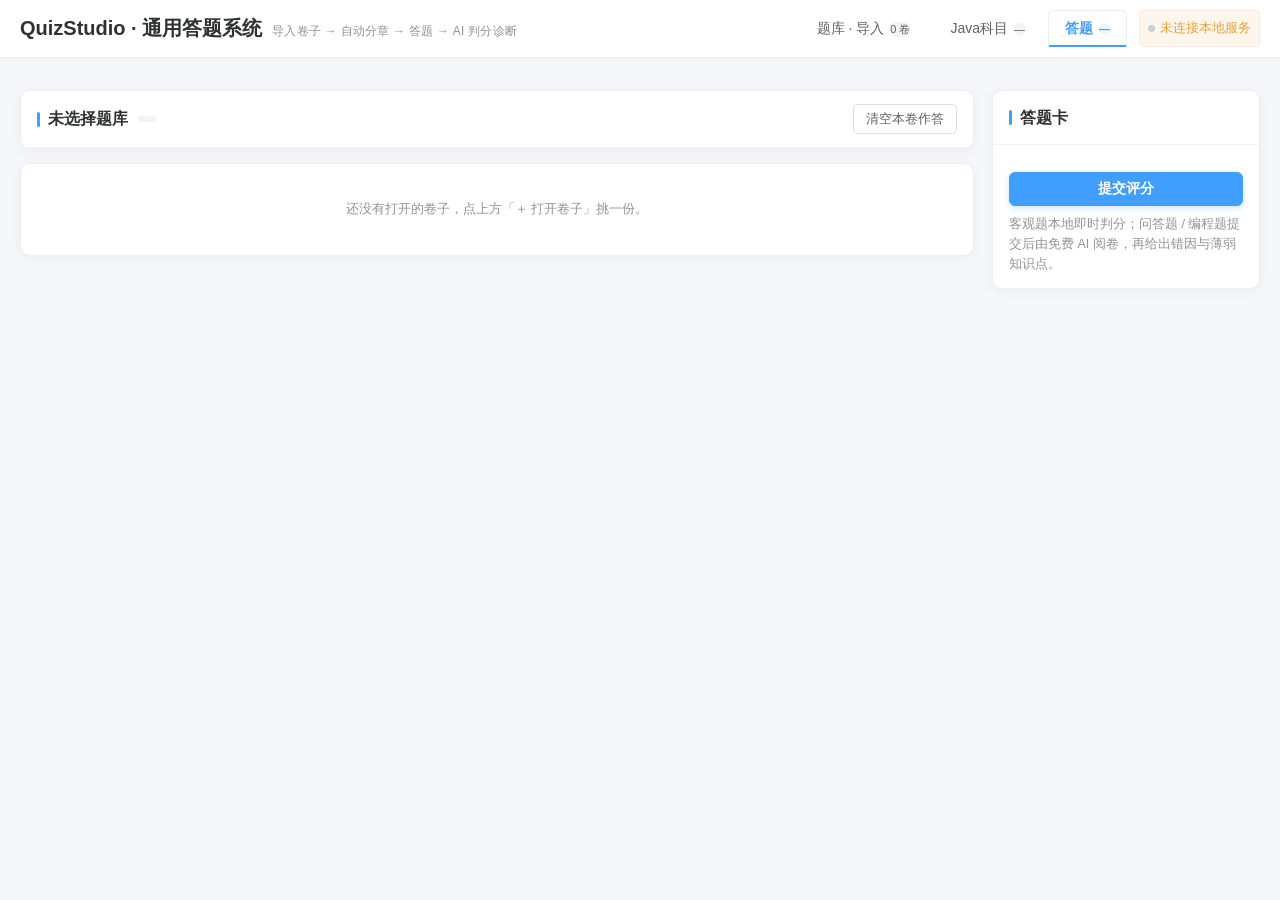
==== commit d53652f5: "feat: 顶部新增「Java科目」标签页（按科目汇总全部卷子）；服务端分类兜底支持大题三类" ====
--- a/程序/index.html
+++ b/程序/index.html
@@ -220,6 +220,8 @@
 
 
 
+
+
 /* === QS THEME === */
 /* =========================================================================
    清爽浅色主题 —— 对齐主流在线题库/考试系统（Element Plus / Ant Design 风格）
@@ -465,6 +467,20 @@
 }
 .btab:hover{ color:var(--brand); }
 .btab.on{ background:#fff; color:var(--brand); font-weight:600; box-shadow:0 1px 3px rgba(0,0,0,.08); }
+.q-from{ font-size:12px; color:var(--tx-3); background:#f5f7fa; border:1px solid var(--line-2);
+  border-radius:10px; padding:1px 8px; margin-right:6px; max-width:46%; overflow:hidden;
+  text-overflow:ellipsis; white-space:nowrap; }
+
+/* ---------- 科目分类 ---------- */
+.subj-card{ border:1px solid var(--line); border-radius:10px; padding:14px 16px; margin:10px 0; background:#fff; }
+.subj-card:hover{ border-color:#bcd4f0; box-shadow:0 2px 10px rgba(64,158,255,.08); }
+.subj-name{ font-size:16px; font-weight:600; color:var(--tx); margin-bottom:4px; }
+.subj-meta{ font-size:12.5px; color:var(--tx-3); margin-bottom:8px; }
+.subj-kinds{ display:flex; flex-wrap:wrap; gap:8px; margin-bottom:10px; }
+.subj-k{ font-size:12px; color:var(--tx-2); background:#f5f7fa; border:1px solid var(--line-2); border-radius:10px; padding:2px 9px; }
+.subj-k b{ color:var(--brand); }
+.subj-act{ display:flex; gap:8px; }
+
 /* === QS THEME END === */
 </style>
 </head>
@@ -478,6 +494,7 @@
     </div>
     <div class="tabs">
       <button class="tb" data-tab="bank">题库 · 导入 <i id="tabBank">0 卷</i></button>
+      <button class="tb" data-tab="subject">Java科目 <i id="tabSubj">—</i></button>
       <button class="tb on" data-tab="quiz">答题 <i id="tabQuiz">—</i></button>
       <button class="tb hide" data-tab="chap">章节分类 <i id="tabChap">—</i></button>
       <button class="tb hide" data-tab="report">诊断报告 <i id="tabRep">AI</i></button>
@@ -485,6 +502,15 @@
     </div>
   </div>
 </div>
+
+<!-- ============ Java 科目 ============ -->
+<section class="wrap hide" id="viewSubject">
+  <div class="card">
+    <div class="card-hd"><h2>科目分类</h2><span class="sp"></span>
+      <span class="muted" id="subjSummary"></span></div>
+    <div id="subjList"></div>
+  </div>
+</section>
 
 <!-- ============ 题库 · 导入 ============ -->
 <section class="wrap hide" id="viewBank">
@@ -559,7 +585,7 @@
     </div>
 
     <div class="card">
-      <div class="card-hd"><h2>我的题库</h2><span class="banktabs"><button class="btab on" data-kind="chapter">分章节</button><button class="btab" data-kind="paper">原卷子</button></span><span class="sp"></span><span class="muted" id="bankCount"></span></div>
+      <div class="card-hd"><h2>我的题库</h2><span class="banktabs"><button class="btab on" data-mode="chapter">按章节刷题</button><button class="btab" data-mode="type">按题型刷题</button><button class="btab" data-mode="paper">按卷子刷题</button></span><span class="banktabs" id="typeSub" style="display:none"><button class="btab" data-type="prog">编程题</button><button class="btab" data-type="fix">改错题</button><button class="btab" data-type="fill">填空题</button></span><span class="sp"></span><span class="muted" id="bankCount"></span></div>
       <div id="bankList"></div>
     </div>
   </div>
@@ -723,10 +749,10 @@
 /* 答题卡上的章节下拉（手动分章） */
 function chapOptions(b, cur) {
   var list = bankChapters(b);
-  var h = '<option value="0"' + (!cur ? ' selected' : '') + '>未分类</option>';
+  var h = '<option value="0"' + (!cur || String(cur) === '0' ? ' selected' : '') + '>未分类</option>';
   list.forEach(function (c) {
     var id = (c.id != null ? c.id : c.ch);
-    h += '<option value="' + id + '"' + (id === cur ? ' selected' : '') + '>' + esc(c.name) + '</option>';
+    h += '<option value="' + id + '"' + (String(id) === String(cur) ? ' selected' : '') + '>' + esc(c.name) + '</option>';
   });
   h += '<option value="__new">＋ 新建章节…</option>';
   return h;
@@ -1321,6 +1347,55 @@
 /* =========================================================================
    5. 渲染：题库
    ========================================================================= */
+function renderSubjects() {
+  var el = document.getElementById('subjList');
+  if (!el) return;
+  var groups = {}, order = [];
+  DB.banks.forEach(function (b) {
+    var s = bankSubject(b);
+    if (!groups[s]) { groups[s] = []; order.push(s); }
+    groups[s].push(b);
+  });
+  var totalQ = 0;
+  order.forEach(function (s) { groups[s].forEach(function (b) { totalQ += (b.questions || []).length; }); });
+  var sum = document.getElementById('subjSummary');
+  if (sum) sum.textContent = order.length + ' 个科目 · ' + DB.banks.length + ' 卷 · ' + totalQ + ' 题';
+  var tab = document.getElementById('tabSubj');
+  if (tab) tab.textContent = order.length + ' 科';
+  var h = '';
+  order.forEach(function (s) {
+    var list = groups[s], nq = 0;
+    var chs = {}, kinds = { chapter: 0, paper: 0, prog: 0, fix: 0, fill: 0 };
+    list.forEach(function (b) {
+      nq += (b.questions || []).length;
+      (b.questions || []).forEach(function (q) { if (q.ch) chs[q.ch] = 1; });
+      var k = bankKind(b); kinds[k] = (kinds[k] || 0) + 1;
+    });
+    h += '<div class="subj-card">' +
+      '<div class="subj-name">' + esc(s) + '</div>' +
+      '<div class="subj-meta">' + list.length + ' 卷 · ' + nq + ' 题 · ' + Object.keys(chs).length + ' 个章节</div>' +
+      '<div class="subj-kinds">' +
+        '<span class="subj-k">按章节 <b>' + kinds.chapter + '</b></span>' +
+        '<span class="subj-k">按卷子 <b>' + kinds.paper + '</b></span>' +
+        '<span class="subj-k">编程题 <b>' + kinds.prog + '</b></span>' +
+        '<span class="subj-k">改错题 <b>' + kinds.fix + '</b></span>' +
+        '<span class="subj-k">填空题 <b>' + kinds.fill + '</b></span>' +
+      '</div>' +
+      '<div class="subj-act">' +
+        '<button class="btn sm" data-subj-open="' + esc(s) + '">进入这个科目</button>' +
+      '</div></div>';
+  });
+  el.innerHTML = h || '<div class="empty">还没有科目。</div>';
+  Array.prototype.forEach.call(el.querySelectorAll('[data-subj-open]'), function (btn) {
+    btn.addEventListener('click', function () {
+      SUBJECT_FILTER = btn.getAttribute('data-subj-open');
+      BANK_MODE = 'chapter'; TYPE_FILTER = '';
+      switchTab('bank');
+      renderBank();
+    });
+  });
+}
+
 function renderBank() {
   document.getElementById('tabBank').textContent = DB.banks.length + ' 卷';
   var el = document.getElementById('bankList');
@@ -1330,14 +1405,39 @@
     return;
   }
   var h = '';
-  var list = DB.banks.filter(function (b) { return bankKind(b) === BANK_KIND; });
-  var cntCh = DB.banks.filter(function (b) { return bankKind(b) === 'chapter'; }).length;
-  var cntPa = DB.banks.length - cntCh;
-  Array.prototype.forEach.call(document.querySelectorAll('[data-kind]'), function (x) {
-    x.classList.toggle('on', x.getAttribute('data-kind') === BANK_KIND);
-    x.textContent = (x.getAttribute('data-kind') === 'chapter' ? '分章节 ' : '原卷子 ') +
-      (x.getAttribute('data-kind') === 'chapter' ? cntCh : cntPa);
-  });
+  var TYPE_KINDS = { prog: 1, fix: 1, fill: 1 };
+  function inMode(b) {
+    var k = bankKind(b);
+    if (BANK_MODE === 'chapter') return k === 'chapter';
+    if (BANK_MODE === 'paper') return k === 'paper';
+    return !!TYPE_KINDS[k] && (!TYPE_FILTER || k === TYPE_FILTER);
+  }
+  var list = DB.banks.filter(function (b) {
+    return inMode(b) && (!SUBJECT_FILTER || bankSubject(b) === SUBJECT_FILTER);
+  });
+  var MODE_CN = { chapter: '按章节刷题', type: '按题型刷题', paper: '按卷子刷题' };
+  Array.prototype.forEach.call(document.querySelectorAll('[data-mode]'), function (x) {
+    var m = x.getAttribute('data-mode');
+    x.classList.toggle('on', m === BANK_MODE);
+    var n = DB.banks.filter(function (b) {
+      var k = bankKind(b);
+      if (m === 'chapter') return k === 'chapter';
+      if (m === 'paper') return k === 'paper';
+      return !!TYPE_KINDS[k];
+    }).length;
+    x.textContent = MODE_CN[m] + ' ' + n;
+  });
+  /* 按题型时的三个子筛选 */
+  var subBar = document.getElementById('typeSub');
+  if (subBar) {
+    subBar.style.display = BANK_MODE === 'type' ? 'inline-flex' : 'none';
+    Array.prototype.forEach.call(subBar.querySelectorAll('[data-type]'), function (x) {
+      var k = x.getAttribute('data-type');
+      x.classList.toggle('on', (k || '') === (TYPE_FILTER || ''));
+      var n = DB.banks.filter(function (b) { return bankKind(b) === k; }).length;
+      x.textContent = ({ prog: '编程题', fix: '改错题', fill: '填空题' }[k] || '全部') + ' ' + n;
+    });
+  }
   if (!list.length) {
     el.innerHTML = '<div class="empty">这个分类下还没有卷子。</div>';
     return;
@@ -1378,7 +1478,9 @@
 
 /* 导入预览 */
 var PENDING = null;
-var BANK_KIND = 'chapter';          /* 题库页当前分类：chapter 分章节 / paper 原卷子 */
+var BANK_MODE = 'chapter';          /* 刷题方式：chapter 按章节 / type 按题型 / paper 按卷子 */
+var TYPE_FILTER = '';               /* 按题型时的子筛选：prog / fix / fill / '' 全部 */
+var SUBJECT_FILTER = '';            /* 按科目筛选（空 = 全部科目） */
 /* docx / Word 常见排版兼容：
    ① 题号单独占一行（01 / 02 / 03 …），题内又用 1) 2) 3) 列条目 ——
       这种写法会被误判成题号，这里先把纯数字行改造成标准题号，再压平题内编号。
@@ -1690,6 +1792,8 @@
       '<span class="tag ch" title="点一下可以改章节"><select class="ch-sel" data-chsel="' + q.id + '">' +
         chapOptions(b, q.ch) + '</select></span>' +
       '<span class="q-score">' + q.score + ' 分</span>' +
+      ((q._from && q._from.length) ? '<span class="q-from" title="这道题出现在这些卷子里">出自：' +
+        esc(q._from.slice(0, 2).join(' / ')) + (q._from.length > 2 ? ' 等' : '') + '</span>' : '') +
       ((q.type === 'code' && (q.exp || q.ref)) ? '<button class="btn sm ghost exp-btn hide" data-expbtn="' + q.id + '">解析</button>' : '') +
       '<span class="mark hide" data-mark></span></div>' +
       '<div class="q-stem">' + rich(q.stem) + '</div>';
@@ -2388,13 +2492,14 @@
    11. 交互绑定
    ========================================================================= */
 function switchTab(name) {
-  ['bank', 'quiz', 'chap', 'report'].forEach(function (k) {
+  ['bank', 'subject', 'quiz', 'chap', 'report'].forEach(function (k) {
     document.getElementById('view' + k.charAt(0).toUpperCase() + k.slice(1)).classList.toggle('hide', k !== name);
   });
   Array.prototype.forEach.call(document.querySelectorAll('.tb'), function (b) {
     b.classList.toggle('on', b.getAttribute('data-tab') === name);
   });
   var sub = { bank: '导入卷子 → 自动分章 → 答题 → AI 判分诊断',
+              subject: '按科目看全部卷子：进入某个科目就只看这个科目的题',
               quiz: '作答中：选择/填空即时保存，主观题提交后由 AI 阅卷',
               chap: '按章节查看全部题目、答案与错题',
               report: '正确率、薄弱知识点与 AI 错因诊断' }[name];
@@ -2403,6 +2508,7 @@
   if (name === 'chap') renderChap();
   if (name === 'report') renderReport();
   if (name === 'bank') renderBank();
+  if (name === 'subject') renderSubjects();
   window.scrollTo({ top: 0 });
 }
 
@@ -2506,9 +2612,17 @@
     if (!t.trim()) { alert('先把卷子文本粘进来。'); return; }
     previewParse(t);
   });
-  Array.prototype.forEach.call(document.querySelectorAll('[data-kind]'), function (x) {
+  Array.prototype.forEach.call(document.querySelectorAll('[data-mode]'), function (x) {
     x.addEventListener('click', function () {
-      BANK_KIND = x.getAttribute('data-kind');
+      BANK_MODE = x.getAttribute('data-mode');
+      TYPE_FILTER = '';
+      renderBank();
+    });
+  });
+  Array.prototype.forEach.call(document.querySelectorAll('[data-type]'), function (x) {
+    x.addEventListener('click', function () {
+      TYPE_FILTER = x.getAttribute('data-type');
+      BANK_MODE = 'type';
       renderBank();
     });
   });
